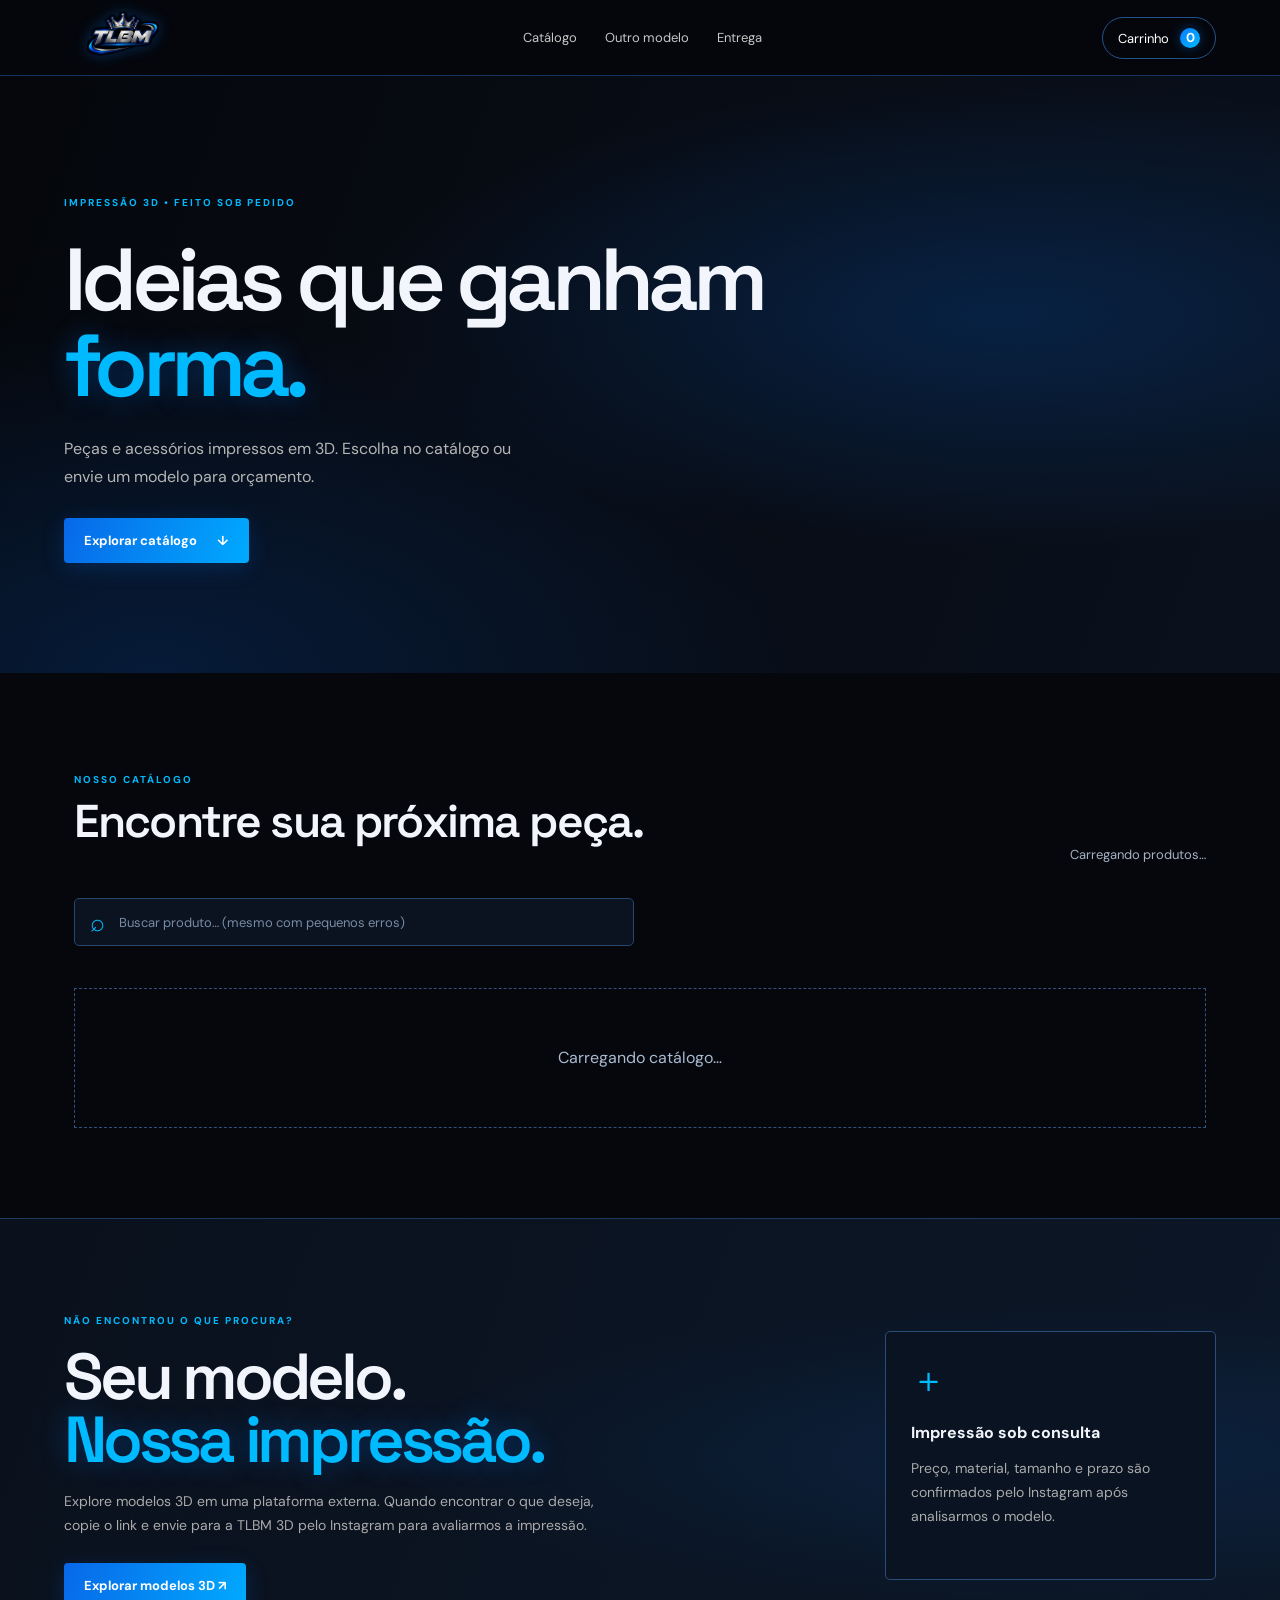
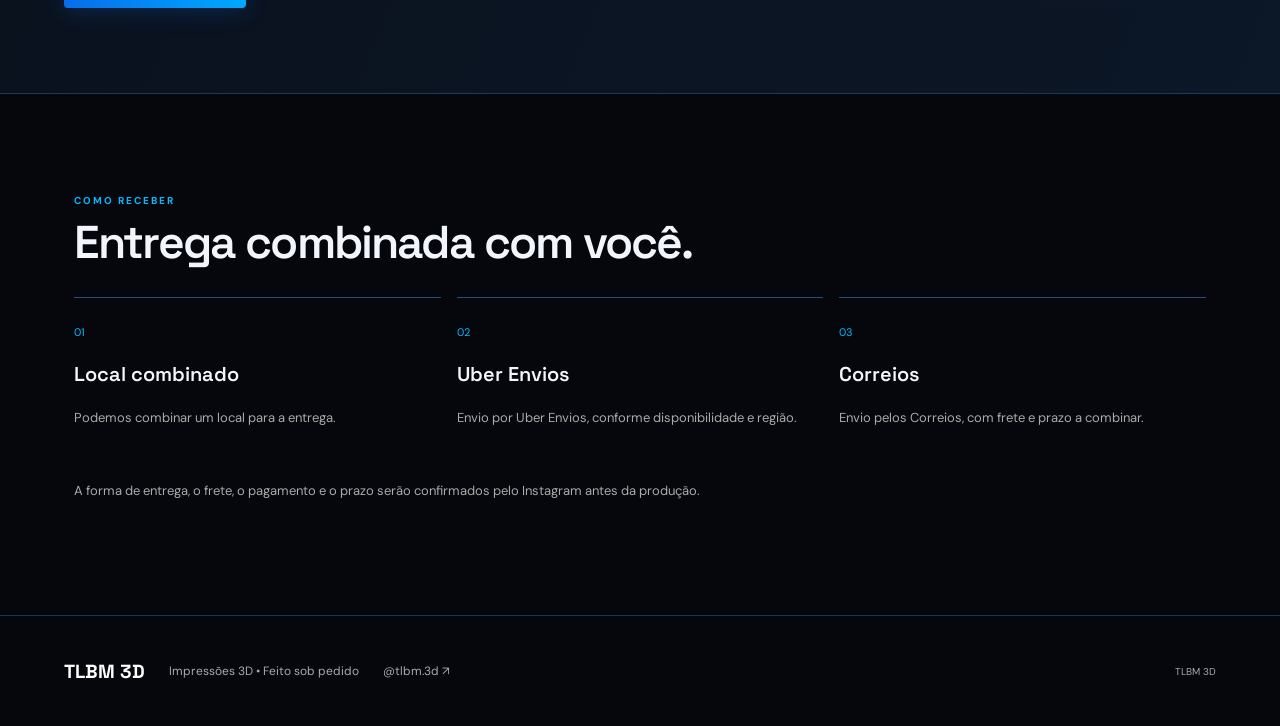
==== index.html @ 828cb3a5 "Update index.html" ====
<!DOCTYPE html>
<html lang="pt-BR">
<head>
  <meta charset="UTF-8">
  <meta name="viewport" content="width=device-width, initial-scale=1">
  <meta name="theme-color" content="#080808">
  <meta name="description" content="TLBM 3D — loja de impressões 3D.">
  <title>TLBM 3D | Impressões 3D</title>
  <link rel="stylesheet" href="styles.css">
</head>
<body>
  <header class="site-header">
    <a class="brand" href="#" aria-label="TLBM 3D - início">
      <img src="logo.png" alt="Logo TLBM 3D" onerror="this.style.display='none';document.querySelector('.brand-fallback').hidden=false">
      <span class="brand-fallback" hidden>TLBM <b>3D</b></span>
    </a>
    <nav>
      <a href="#catalogo">Catálogo</a>
      <a href="#personalizado">Outro modelo</a>
      <a href="#entrega">Entrega</a>
    </nav>
    <button class="cart-open" id="openCart" aria-label="Abrir carrinho">Carrinho <span id="cartCount">0</span></button>
  </header>

  <main>
    <section class="hero">
      <p class="eyebrow">IMPRESSÃO 3D • FEITO SOB PEDIDO</p>
      <h1>Ideias que ganham<br><span>forma.</span></h1>
      <p>Peças e acessórios impressos em 3D. Escolha no catálogo ou envie um modelo para orçamento.</p>
      <a class="button button-light" href="#catalogo">Explorar catálogo <span>↓</span></a>
    </section>

    <section class="section" id="catalogo">
      <div class="section-heading">
        <div>
          <p class="eyebrow">NOSSO CATÁLOGO</p>
          <h2>Encontre sua próxima peça.</h2>
        </div>
        <p class="muted" id="productCount">Carregando produtos…</p>
      </div>

      <div class="catalog-tools">
        <label class="search-box" for="productSearch">
          <span class="search-icon" aria-hidden="true">⌕</span>
          <input
            id="productSearch"
            type="search"
            placeholder="Buscar produto… (mesmo com pequenos erros)"
            autocomplete="off"
          >
          <button
            type="button"
            id="clearSearch"
            class="clear-search"
            aria-label="Limpar pesquisa"
            hidden
          >×</button>
        </label>
      </div>

      <div class="filters" id="categoryFilters" aria-label="Filtrar por categoria"></div>

      <div class="product-grid" id="productGrid">
        <div class="empty-state">Carregando catálogo…</div>
      </div>
    </section>

    <section class="custom-section" id="personalizado">
      <div>
        <p class="eyebrow">NÃO ENCONTROU O QUE PROCURA?</p>
        <h2>Seu modelo.<br><span>Nossa impressão.</span></h2>
        <p>Explore modelos 3D em uma plataforma externa. Quando encontrar o que deseja, copie o link e envie para a TLBM 3D pelo Instagram para avaliarmos a impressão.</p>
        <a class="button button-light" href="https://www.printables.com/" target="_blank" rel="noopener">Explorar modelos 3D ↗</a>
      </div>
      <div class="custom-note">
        <span class="note-icon">＋</span>
        <strong>Impressão sob consulta</strong>
        <p>Preço, material, tamanho e prazo são confirmados pelo Instagram após analisarmos o modelo.</p>
      </div>
    </section>

    <section class="section delivery" id="entrega">
      <p class="eyebrow">COMO RECEBER</p>
      <h2>Entrega combinada com você.</h2>
      <div class="delivery-grid">
        <article>
          <span>01</span>
          <h3>Local combinado</h3>
          <p>Podemos combinar um local para a entrega.</p>
        </article>
        <article>
          <span>02</span>
          <h3>Uber Envios</h3>
          <p>Envio por Uber Envios, conforme disponibilidade e região.</p>
        </article>
        <article>
          <span>03</span>
          <h3>Correios</h3>
          <p>Envio pelos Correios, com frete e prazo a combinar.</p>
        </article>
      </div>
      <p class="delivery-foot">A forma de entrega, o frete, o pagamento e o prazo serão confirmados pelo Instagram antes da produção.</p>
    </section>
  </main>

  <footer>
    <a class="footer-brand" href="#">TLBM 3D</a>
    <p>Impressões 3D • Feito sob pedido</p>
    <a href="https://www.instagram.com/tlbm.3d/" target="_blank" rel="noopener">@tlbm.3d ↗</a>
    <small>TLBM 3D</small>
  </footer>

  <div class="cart-backdrop" id="cartBackdrop" hidden></div>

  <aside class="cart-panel" id="cartPanel" aria-label="Carrinho de compras" aria-hidden="true">
    <div class="cart-heading">
      <div>
        <p class="eyebrow">SEU PEDIDO</p>
        <h2>Carrinho</h2>
      </div>
      <button class="icon-button" id="closeCart" aria-label="Fechar carrinho">×</button>
    </div>

    <div id="cartItems" class="cart-items">
      <p class="muted">Seu carrinho está vazio.</p>
    </div>

    <div class="cart-bottom">
      <div class="subtotal">
        <span>Subtotal dos produtos</span>
        <strong id="cartSubtotal">R$ 0,00</strong>
      </div>
      <p class="cart-disclaimer">Frete, pagamento e prazo serão combinados pelo Instagram.</p>
      <button class="button button-light full" id="checkoutButton" disabled>Copiar pedido e abrir Instagram</button>
      <p class="copy-status" id="copyStatus" role="status"></p>
    </div>
  </aside>

  <template id="productTemplate">
    <article class="product-card">
      <div class="product-image">
        <img loading="lazy" alt="">
        <span class="product-category"></span>
      </div>
      <div class="product-info">
        <h3 class="product-name"></h3>
        <p class="product-description"></p>
        <div class="product-buy">
          <strong class="product-price"></strong>
          <button class="add-button">Adicionar +</button>
        </div>
      </div>
    </article>
  </template>

  <script src="app.js"></script>
</body>
</html>
---- styles.css ----
@import url('https://fonts.googleapis.com/css2?family=DM+Sans:wght@400;500;600;700&family=Space+Grotesk:wght@400;500;600;700&display=swap');
:root{--bg:#05070c;--panel:#0d1420;--line:#1c3150;--text:#f2f6fc;--muted:#a5b2c4;--accent:#087bff;--max:1180px}
*{box-sizing:border-box}html{scroll-behavior:smooth}body{margin:0;background:var(--bg);color:var(--text);font-family:'DM Sans',sans-serif}a{color:inherit;text-decoration:none}button{font:inherit;cursor:pointer}.site-header{height:76px;padding:0 max(5vw,calc((100vw - var(--max))/2));display:flex;align-items:center;justify-content:space-between;border-bottom:1px solid var(--line);position:sticky;top:0;background:#080808ed;backdrop-filter:blur(14px);z-index:5}.brand img{width:118px;max-height:48px;object-fit:contain}.brand-fallback{font:700 23px 'Space Grotesk'}.brand-fallback b{color:var(--accent)}nav{display:flex;gap:28px;color:#c7c7c7;font-size:13px}nav a:hover,footer a:hover{color:var(--accent)}.cart-open{background:transparent;color:white;border:1px solid #555;border-radius:30px;padding:10px 15px;font-size:13px}.cart-open span{display:inline-grid;place-items:center;background:var(--accent);color:#080808;width:20px;height:20px;border-radius:50%;margin-left:8px;font-weight:700}.hero{min-height:510px;padding:110px max(5vw,calc((100vw - var(--max))/2));background:radial-gradient(ellipse at 78% 40%,#252525 0,transparent 44%),linear-gradient(110deg,#090909,#111);display:flex;flex-direction:column;align-items:flex-start;justify-content:center}.eyebrow{font-size:10px;letter-spacing:.2em;color:var(--accent);font-weight:700}.hero h1,.custom-section h2{font:600 clamp(48px,8vw,88px)/.98 'Space Grotesk';letter-spacing:-.065em;margin:18px 0}.hero h1 span,.custom-section h2 span{color:var(--accent)}.hero>p:not(.eyebrow){max-width:480px;color:#b5b5b5;line-height:1.7;margin:8px 0 28px}.button{border:0;border-radius:4px;padding:14px 20px;display:inline-flex;align-items:center;justify-content:center;gap:20px;font-weight:700;font-size:13px}.button-light{background:var(--accent);color:#101010}.button-light:hover{background:#38baff}.section{max-width:var(--max);margin:auto;padding:90px 24px}.section-heading{display:flex;justify-content:space-between;align-items:end;gap:20px}.section h2,.delivery h2{font:600 clamp(30px,4vw,46px)/1.1 'Space Grotesk';letter-spacing:-.04em;margin:10px 0 30px}.muted{color:var(--muted);font-size:13px}.catalog-tools{margin:22px 0 14px}.search-box{width:min(100%,560px);min-height:48px;display:flex;align-items:center;gap:12px;padding:0 15px;border:1px solid #444;border-radius:5px;background:#111;color:#aaa}.search-box:focus-within{border-color:var(--accent);box-shadow:0 0 0 2px #087bff20}.search-icon{font-size:25px;line-height:1;color:var(--accent)}.search-box input{width:100%;min-width:0;background:transparent;border:0;outline:0;color:var(--text);font:inherit;font-size:13px}.search-box input::placeholder{color:#777}.clear-search{border:0;background:transparent;color:#aaa;font-size:23px;padding:2px 4px}.clear-search:hover{color:var(--accent)}.filters{display:flex;gap:9px;flex-wrap:wrap;margin:12px 0 28px}.filter-button{border:1px solid #444;color:#ccc;background:transparent;border-radius:30px;padding:8px 15px;font-size:12px}.filter-button.active,.filter-button:hover{background:var(--accent);border-color:var(--accent);color:#111}.product-grid{display:grid;grid-template-columns:repeat(3,minmax(0,1fr));gap:20px}.product-card{background:var(--panel);border:1px solid #252525;border-radius:7px;overflow:hidden;transition:transform .2s,border-color .2s}.product-card:hover{transform:translateY(-3px);border-color:#666}.product-image{height:230px;background:#1a1a1a;position:relative;display:grid;place-items:center}.product-image img{width:100%;height:100%;object-fit:cover}.product-image img[src=""]{display:none}.product-category{position:absolute;left:13px;top:13px;background:#080808d9;padding:6px 9px;border-radius:2px;font-size:10px;color:var(--accent)}.product-info{padding:17px}.product-name{font:600 19px 'Space Grotesk';margin:0 0 7px}.product-description{font-size:12px;color:var(--muted);line-height:1.5;min-height:36px}.product-buy{display:flex;justify-content:space-between;align-items:center;margin-top:20px}.product-price{font-size:17px}.add-button{border:1px solid #555;color:white;background:transparent;border-radius:3px;padding:9px 12px;font-size:11px}.add-button:hover{background:var(--accent);border-color:var(--accent);color:#111}.empty-state{grid-column:1/-1;padding:55px 20px;border:1px dashed #444;text-align:center;color:#aaa;line-height:1.7}.custom-section{background:#151515;border-block:1px solid #292929;padding:85px max(5vw,calc((100vw - var(--max))/2));display:grid;grid-template-columns:1.4fr .6fr;gap:50px;align-items:center}.custom-section h2{font-size:clamp(42px,6vw,65px)}.custom-section>div>p:not(.eyebrow){max-width:540px;color:#aaa;line-height:1.7;font-size:14px;margin-bottom:25px}.custom-note{border:1px solid #444;padding:25px;border-radius:5px}.note-icon{display:block;font-size:35px;color:var(--accent);margin-bottom:18px}.custom-note p{font-size:13px;color:#aaa;line-height:1.6}.delivery{padding-top:90px;padding-bottom:100px}.delivery-grid{display:grid;grid-template-columns:repeat(3,1fr);gap:16px}.delivery-grid article{border-top:1px solid #555;padding:22px 10px 10px 0}.delivery-grid article span{color:var(--accent);font-size:11px}.delivery-grid h3{font:600 20px 'Space Grotesk'}.delivery-grid p,.delivery-foot{color:#aaa;font-size:13px;line-height:1.7}.delivery-foot{margin-top:28px;max-width:700px}footer{border-top:1px solid var(--line);padding:35px max(5vw,calc((100vw - var(--max))/2));display:flex;align-items:center;gap:24px;color:#aaa;font-size:12px}footer .footer-brand{font:700 19px 'Space Grotesk';color:white}footer small{margin-left:auto}.cart-backdrop{position:fixed;inset:0;background:#000a;z-index:9}.cart-panel{position:fixed;right:0;top:0;height:100dvh;width:min(440px,100%);background:#101010;z-index:10;padding:25px;display:flex;flex-direction:column;transform:translateX(105%);transition:transform .25s}.cart-panel.open{transform:translateX(0)}.cart-heading{display:flex;justify-content:space-between;align-items:center;border-bottom:1px solid var(--line);padding-bottom:18px}.cart-heading h2{font:600 30px 'Space Grotesk';margin:0}.cart-heading .eyebrow{margin:0 0 7px}.icon-button{background:none;border:0;color:white;font-size:32px}.cart-items{overflow:auto;flex:1;padding:15px 0}.cart-row{display:grid;grid-template-columns:1fr auto;gap:10px;border-bottom:1px solid #292929;padding:15px 0}.cart-row strong{font-size:14px}.cart-row small{display:block;color:#999;margin-top:5px}.quantity{display:flex;align-items:center;gap:10px}.quantity button{background:#252525;border:0;color:white;width:25px;height:25px;border-radius:3px}.remove-item{background:none;border:0;color:#999;font-size:11px;margin-top:8px}.cart-bottom{border-top:1px solid var(--line);padding-top:18px}.subtotal{display:flex;justify-content:space-between;font-size:14px}.cart-disclaimer{font-size:11px;color:#999;line-height:1.5}.full{width:100%}.button:disabled{opacity:.4;cursor:not-allowed}.copy-status{font-size:12px;color:var(--accent);min-height:18px;text-align:center}.cart-open:focus-visible,button:focus-visible,a:focus-visible{outline:2px solid var(--accent);outline-offset:3px}
@media(max-width:760px){.site-header{padding:0 18px;height:66px}nav{gap:12px}nav a{font-size:11px}.brand img{width:85px}.hero{min-height:440px;padding:80px 24px}.section{padding:65px 18px}.section-heading{display:block}.section-heading .muted{margin-top:-15px}.product-grid{grid-template-columns:repeat(2,minmax(0,1fr));gap:12px}.product-image{height:175px}.product-info{padding:12px}.product-name{font-size:16px}.product-price{font-size:14px}.add-button{padding:8px}.custom-section{padding:65px 22px;grid-template-columns:1fr;gap:30px}.delivery-grid{grid-template-columns:1fr;gap:8px}.delivery-grid article{padding:15px 0}footer{padding:28px 20px;flex-wrap:wrap;gap:12px}footer small{margin-left:0;width:100%}}
@media(max-width:430px){nav a:nth-child(3){display:none}.product-grid{grid-template-columns:1fr 1fr}.product-image{height:145px}.product-description{min-height:54px}.product-buy{align-items:flex-start;flex-direction:column;gap:10px}}


/* Identidade visual TLBM 3D — preto, azul elétrico e prata */
:root{
  --blue:#087bff;
  --blue-bright:#00baff;
  --blue-deep:#061a38;
  --silver:#d7dce5;
}
.site-header{background:#05070ced;border-bottom-color:#17345c}
.brand img{filter:drop-shadow(0 0 7px #087bff55)}
nav a:hover,footer a:hover{color:var(--blue-bright)}
.cart-open{border-color:#24518a;transition:border-color .2s,box-shadow .2s}
.cart-open:hover{border-color:var(--blue);box-shadow:0 0 14px #087bff35}
.cart-open span{background:linear-gradient(135deg,var(--blue),var(--blue-bright));color:white;box-shadow:0 0 12px #087bff65}
.hero{background:radial-gradient(ellipse at 78% 40%,#07336a88 0,transparent 46%),radial-gradient(ellipse at 12% 100%,#061b38 0,transparent 42%),linear-gradient(110deg,#05070c,#0a111d)}
.eyebrow{color:var(--blue-bright)}
.hero h1 span,.custom-section h2 span{color:var(--blue-bright);text-shadow:0 0 28px #087bff55}
.button-light{background:linear-gradient(110deg,#0868e8,#00aaff);color:#fff;box-shadow:0 5px 22px #087bff30;transition:filter .2s,transform .2s,box-shadow .2s}
.button-light:hover{background:linear-gradient(110deg,#1684ff,#39c5ff);filter:brightness(1.08);box-shadow:0 7px 28px #087bff55;transform:translateY(-1px)}
.search-box{border-color:#25466f;background:#0b1320;color:#b8c8dc;transition:border-color .2s,box-shadow .2s}
.search-box:focus-within{border-color:var(--blue-bright);box-shadow:0 0 0 2px #087bff30,0 0 18px #087bff20}
.search-icon{color:var(--blue-bright)}
.search-box input::placeholder{color:#788ba5}
.clear-search:hover{color:var(--blue-bright)}
.filter-button{border-color:#29466a;color:#c5d2e4}
.filter-button.active,.filter-button:hover{background:linear-gradient(110deg,#0868e8,#00aaff);border-color:var(--blue);color:#fff;box-shadow:0 3px 13px #087bff30}
.product-card{background:linear-gradient(155deg,#101b2b,#0a101a);border-color:#1b3454}
.product-card:hover{border-color:#087bff;box-shadow:0 10px 28px #001b3b80}
.product-image{background:radial-gradient(ellipse at 50% 70%,#12345a,#0b1422 72%)}
.product-category{background:#06152be8;color:#53c7ff;border:1px solid #1c5ca0}
.add-button{border-color:#315780;color:#dceaff}
.add-button:hover{background:linear-gradient(110deg,#0868e8,#00aaff);border-color:#087bff;color:white}
.empty-state{border-color:#31527a;color:#aabbd1}
.custom-section{background:radial-gradient(ellipse at 85% 50%,#0b397055,transparent 45%),linear-gradient(110deg,#0a111d,#0c1727);border-block-color:#1b3a60}
.custom-note{border-color:#2b4e78;background:#091321}
.note-icon,.delivery-grid article span{color:var(--blue-bright)}
.delivery-grid article{border-top-color:#2b4e78}
.cart-panel{background:#09111d;border-left:1px solid #1d3b61}
.cart-heading,.cart-bottom{border-color:#1d3553}
.quantity button{background:#142842;color:#e7f2ff}
.quantity button:hover{background:#0868e8}
.copy-status{color:#42c3ff}
.cart-open:focus-visible,button:focus-visible,a:focus-visible{outline-color:var(--blue-bright)}
@media(max-width:760px){.hero{background:radial-gradient(ellipse at 80% 35%,#07336a88 0,transparent 52%),linear-gradient(110deg,#05070c,#0a111d)}}
/* Correção do posicionamento dos cards no PC */
@media (min-width: 761px) {
  .product-card {
    display: flex;
    flex-direction: column;
    position: relative;
  }

  .product-image {
    position: relative;
    flex: 0 0 230px;
    width: 100%;
    overflow: hidden;
  }

  .product-image img {
    display: block;
    width: 100%;
    height: 100%;
    object-fit: cover;
  }

  .product-info {
    position: relative;
    display: flex;
    flex-direction: column;
    flex: 1;
  }

  .product-name {
    position: relative;
    display: block;
    margin-top: 0;
  }
}
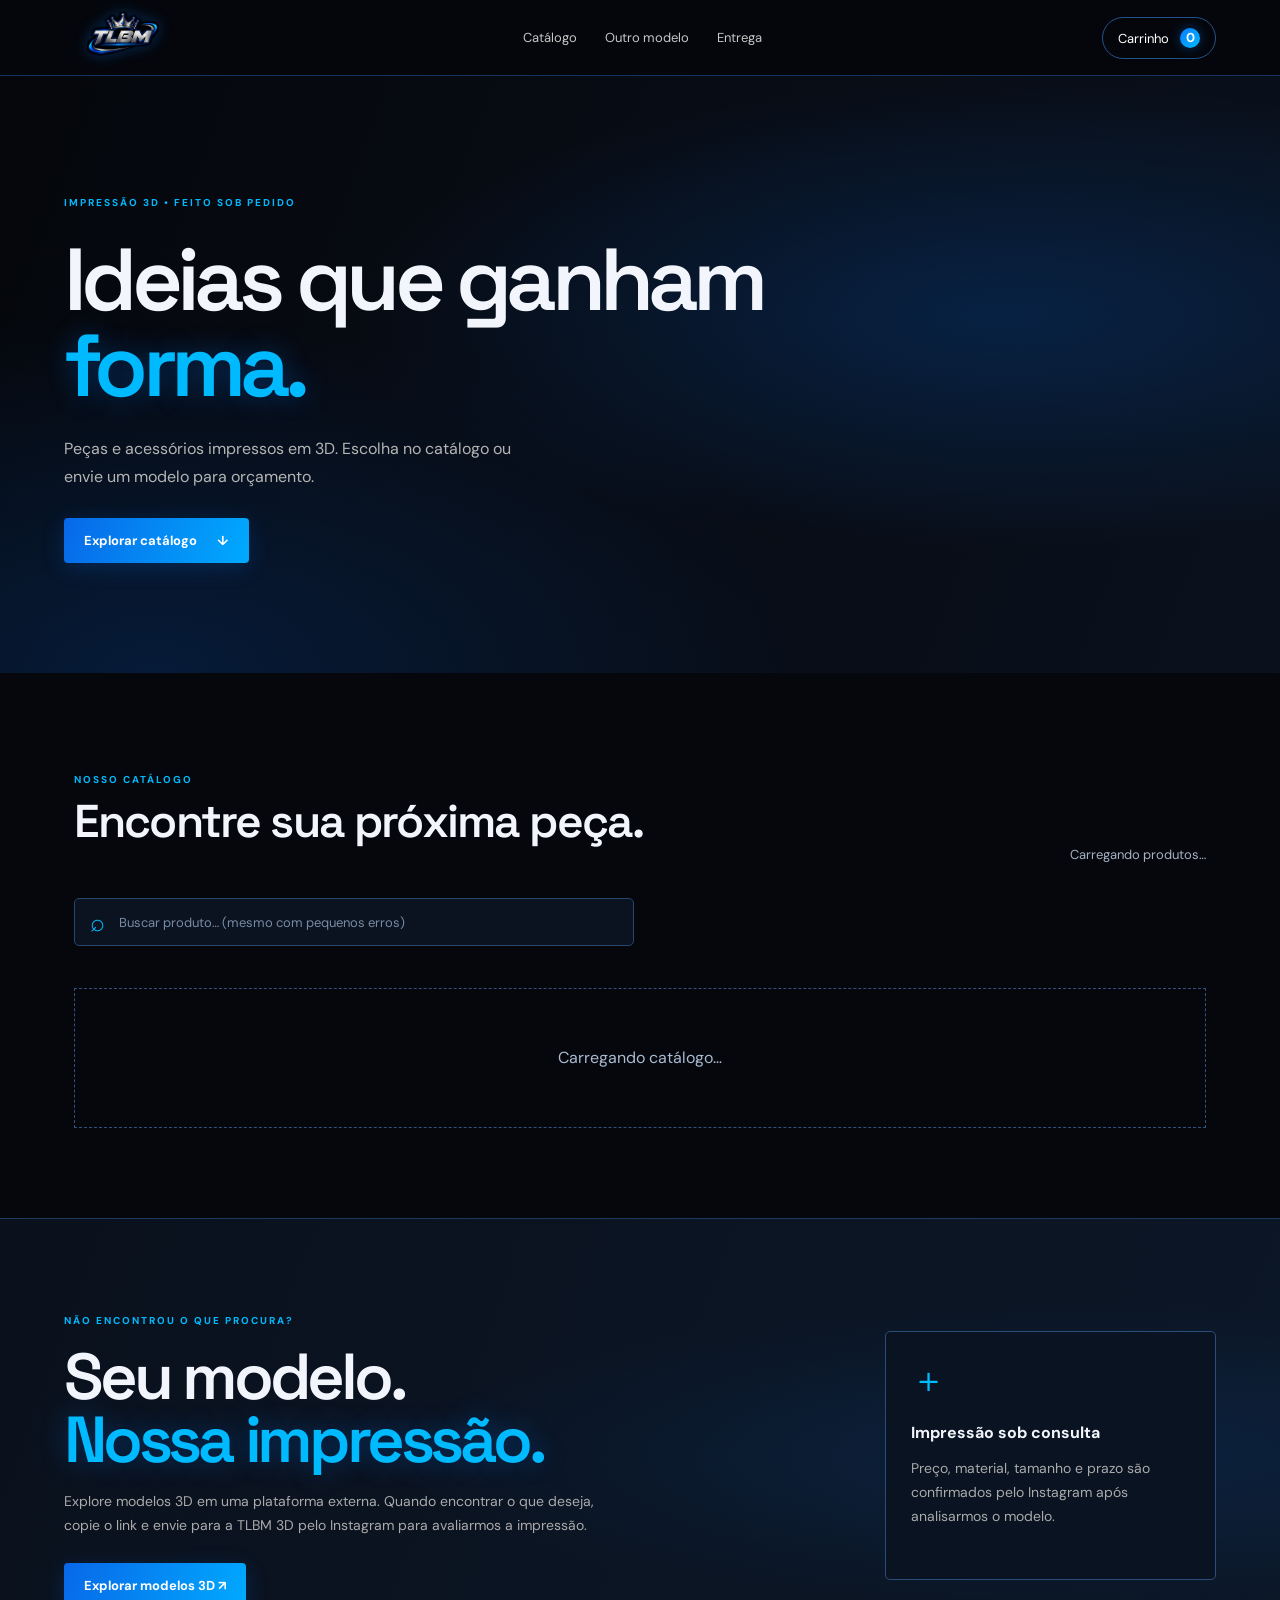
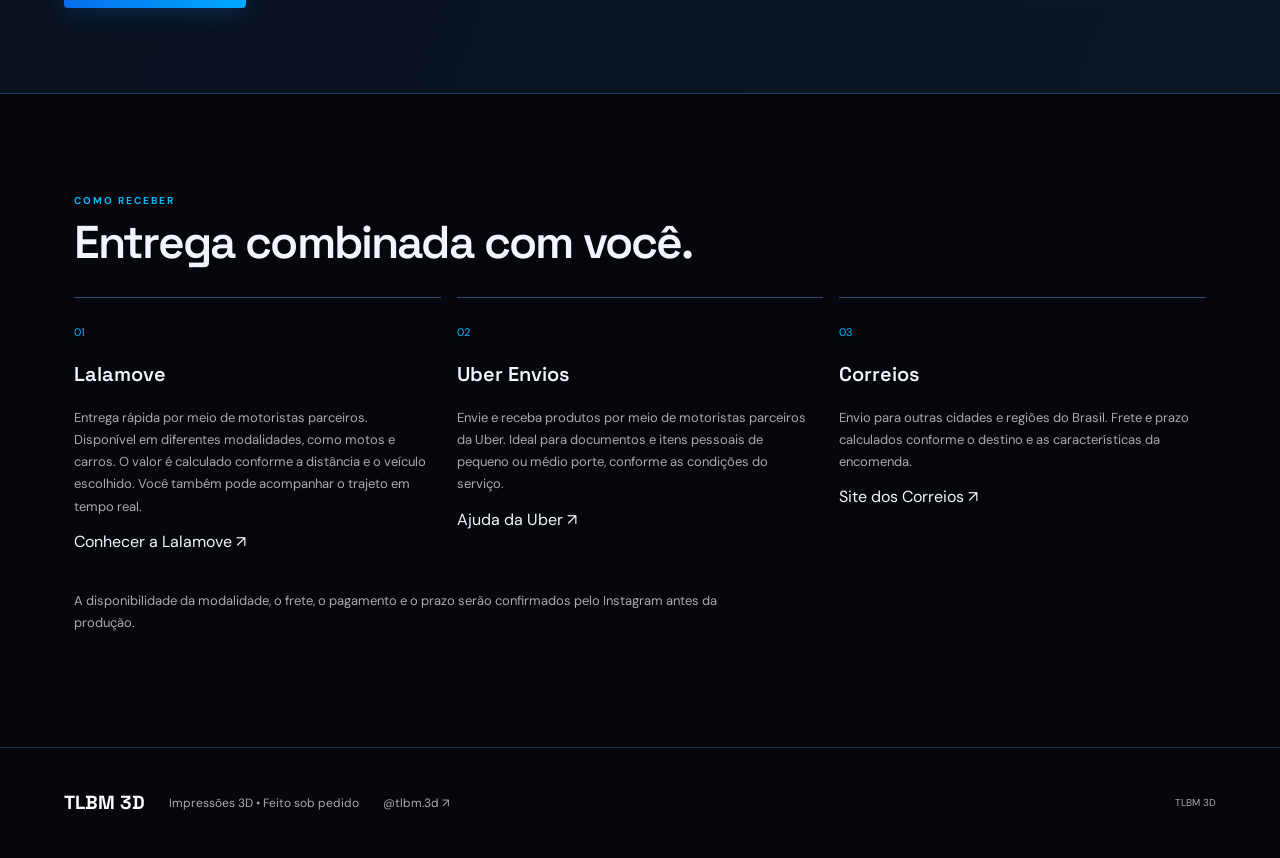
==== commit f6e43d49: "Delivery changes" ====
--- a/index.html
+++ b/index.html
@@ -79,28 +79,62 @@
       </div>
     </section>
 
-    <section class="section delivery" id="entrega">
-      <p class="eyebrow">COMO RECEBER</p>
-      <h2>Entrega combinada com você.</h2>
-      <div class="delivery-grid">
-        <article>
-          <span>01</span>
-          <h3>Local combinado</h3>
-          <p>Podemos combinar um local para a entrega.</p>
-        </article>
-        <article>
-          <span>02</span>
-          <h3>Uber Envios</h3>
-          <p>Envio por Uber Envios, conforme disponibilidade e região.</p>
-        </article>
-        <article>
-          <span>03</span>
-          <h3>Correios</h3>
-          <p>Envio pelos Correios, com frete e prazo a combinar.</p>
-        </article>
-      </div>
-      <p class="delivery-foot">A forma de entrega, o frete, o pagamento e o prazo serão confirmados pelo Instagram antes da produção.</p>
-    </section>
+    
+<section class="section delivery" id="entrega">
+  <p class="eyebrow">COMO RECEBER</p>
+  <h2>Entrega combinada com você.</h2>
+
+  <div class="delivery-grid">
+    <article>
+      <span>01</span>
+      <h3>Lalamove</h3>
+      <p>
+        Entrega rápida por meio de motoristas parceiros.
+        Disponível em diferentes modalidades, como motos e carros.
+        O valor é calculado conforme a distância e o veículo escolhido.
+        Você também pode acompanhar o trajeto em tempo real.
+      </p>
+      <a href="https://www.lalamove.com/pt-br/"
+         target="_blank" rel="noopener">
+        Conhecer a Lalamove ↗
+      </a>
+    </article>
+
+    <article>
+      <span>02</span>
+      <h3>Uber Envios</h3>
+      <p>
+        Envie e receba produtos por meio de motoristas parceiros
+        da Uber. Ideal para documentos e itens pessoais de pequeno
+        ou médio porte, conforme as condições do serviço.
+      </p>
+      <a href="https://help.uber.com/pt-BR/"
+         target="_blank" rel="noopener">
+        Ajuda da Uber ↗
+      </a>
+    </article>
+
+    <article>
+      <span>03</span>
+      <h3>Correios</h3>
+      <p>
+        Envio para outras cidades e regiões do Brasil.
+        Frete e prazo calculados conforme o destino e as
+        características da encomenda.
+      </p>
+      <a href="https://www.correios.com.br/"
+         target="_blank" rel="noopener">
+        Site dos Correios ↗
+      </a>
+    </article>
+  </div>
+
+  <p class="delivery-foot">
+    A disponibilidade da modalidade, o frete, o pagamento e o prazo
+    serão confirmados pelo Instagram antes da produção.
+  </p>
+</section>
+
   </main>
 
   <footer>
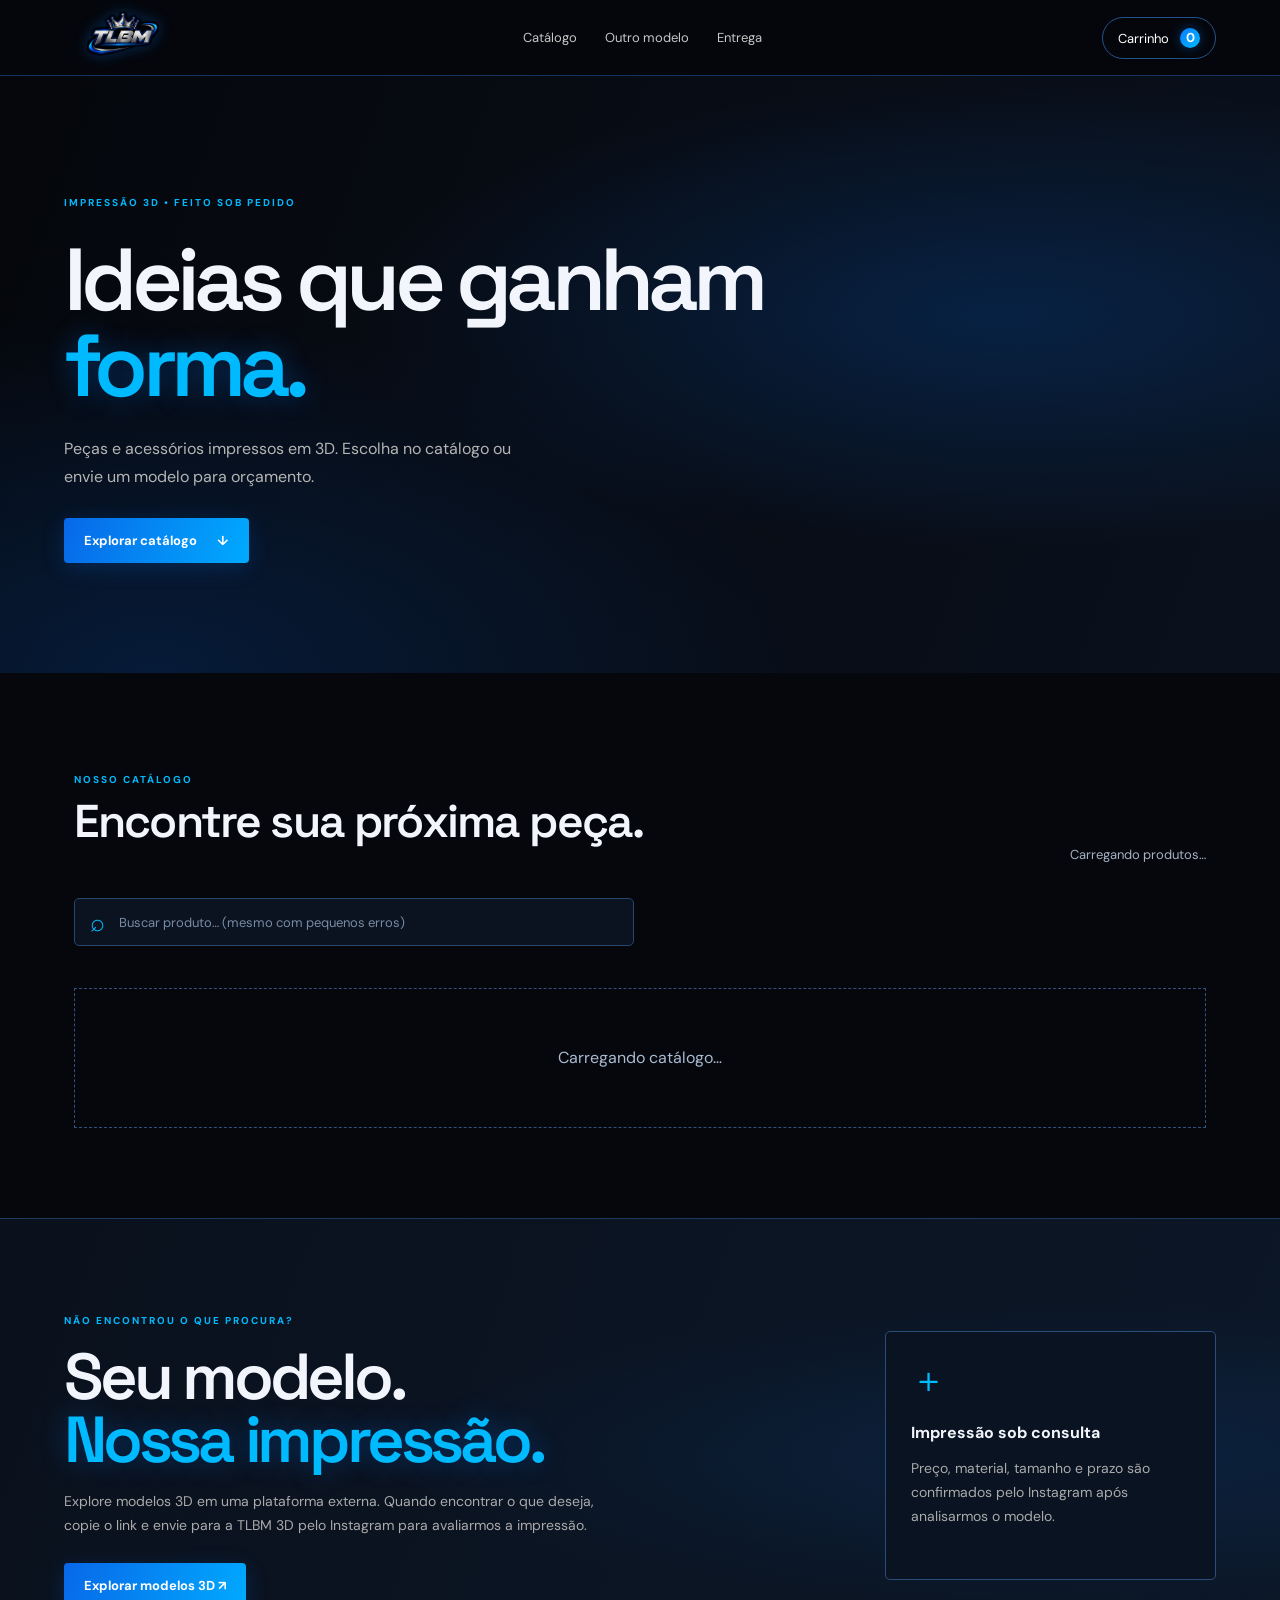
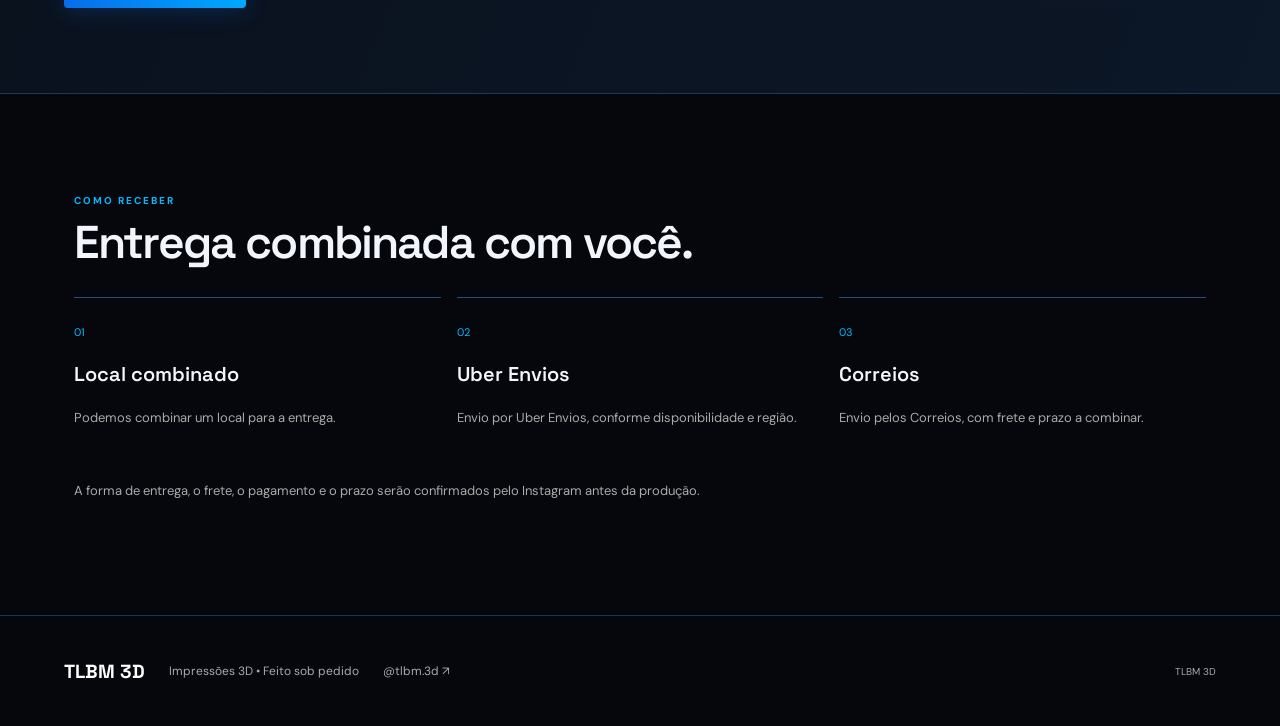
==== commit 9ea7d5be: "Update index.html" ====
--- a/index.html
+++ b/index.html
@@ -80,61 +80,28 @@
     </section>
 
     
-<section class="section delivery" id="entrega">
-  <p class="eyebrow">COMO RECEBER</p>
-  <h2>Entrega combinada com você.</h2>
-
-  <div class="delivery-grid">
-    <article>
-      <span>01</span>
-      <h3>Lalamove</h3>
-      <p>
-        Entrega rápida por meio de motoristas parceiros.
-        Disponível em diferentes modalidades, como motos e carros.
-        O valor é calculado conforme a distância e o veículo escolhido.
-        Você também pode acompanhar o trajeto em tempo real.
-      </p>
-      <a href="https://www.lalamove.com/pt-br/"
-         target="_blank" rel="noopener">
-        Conhecer a Lalamove ↗
-      </a>
-    </article>
-
-    <article>
-      <span>02</span>
-      <h3>Uber Envios</h3>
-      <p>
-        Envie e receba produtos por meio de motoristas parceiros
-        da Uber. Ideal para documentos e itens pessoais de pequeno
-        ou médio porte, conforme as condições do serviço.
-      </p>
-      <a href="https://help.uber.com/pt-BR/"
-         target="_blank" rel="noopener">
-        Ajuda da Uber ↗
-      </a>
-    </article>
-
-    <article>
-      <span>03</span>
-      <h3>Correios</h3>
-      <p>
-        Envio para outras cidades e regiões do Brasil.
-        Frete e prazo calculados conforme o destino e as
-        características da encomenda.
-      </p>
-      <a href="https://www.correios.com.br/"
-         target="_blank" rel="noopener">
-        Site dos Correios ↗
-      </a>
-    </article>
-  </div>
-
-  <p class="delivery-foot">
-    A disponibilidade da modalidade, o frete, o pagamento e o prazo
-    serão confirmados pelo Instagram antes da produção.
-  </p>
-</section>
-
+    <section class="section delivery" id="entrega">
+      <p class="eyebrow">COMO RECEBER</p>
+      <h2>Entrega combinada com você.</h2>
+      <div class="delivery-grid">
+        <article>
+          <span>01</span>
+          <h3>Local combinado</h3>
+          <p>Podemos combinar um local para a entrega.</p>
+        </article>
+        <article>
+          <span>02</span>
+          <h3>Uber Envios</h3>
+          <p>Envio por Uber Envios, conforme disponibilidade e região.</p>
+        </article>
+        <article>
+          <span>03</span>
+          <h3>Correios</h3>
+          <p>Envio pelos Correios, com frete e prazo a combinar.</p>
+        </article>
+      </div>
+      <p class="delivery-foot">A forma de entrega, o frete, o pagamento e o prazo serão confirmados pelo Instagram antes da produção.</p>
+    </section>
   </main>
 
   <footer>
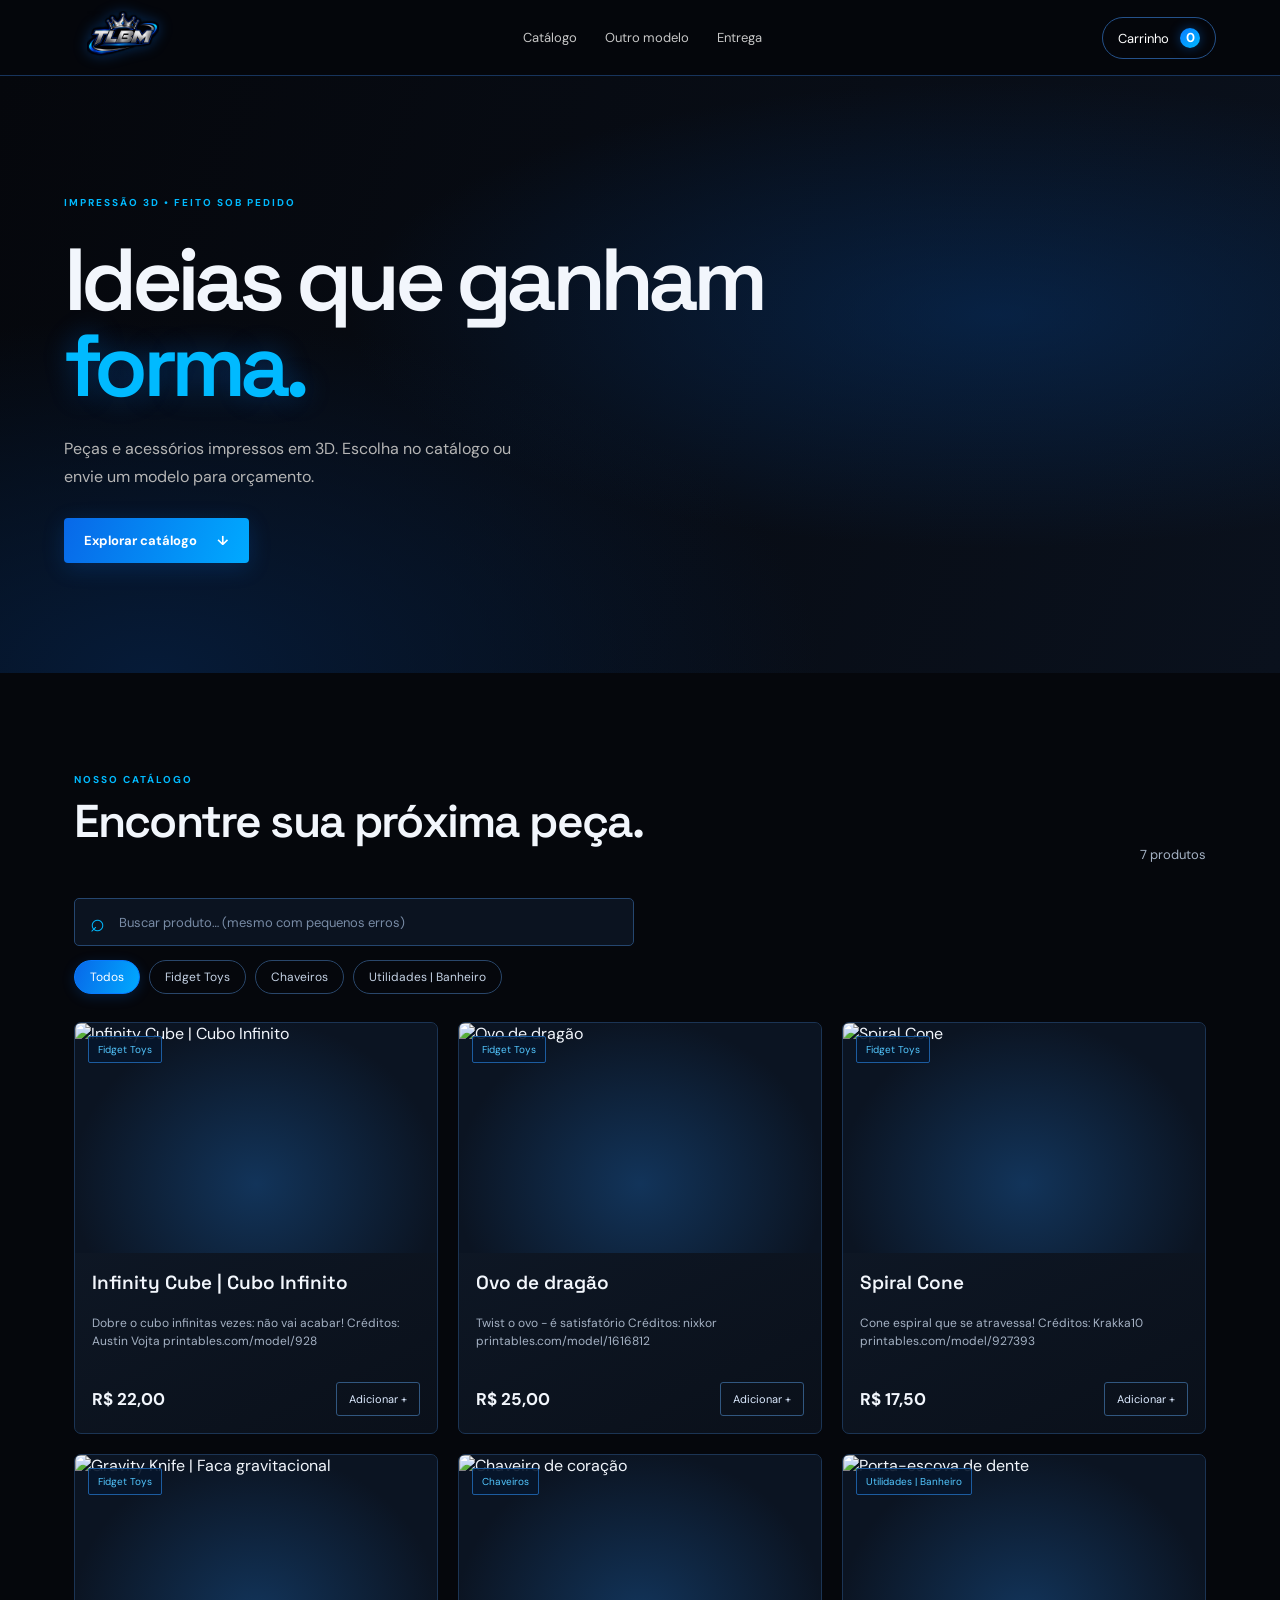
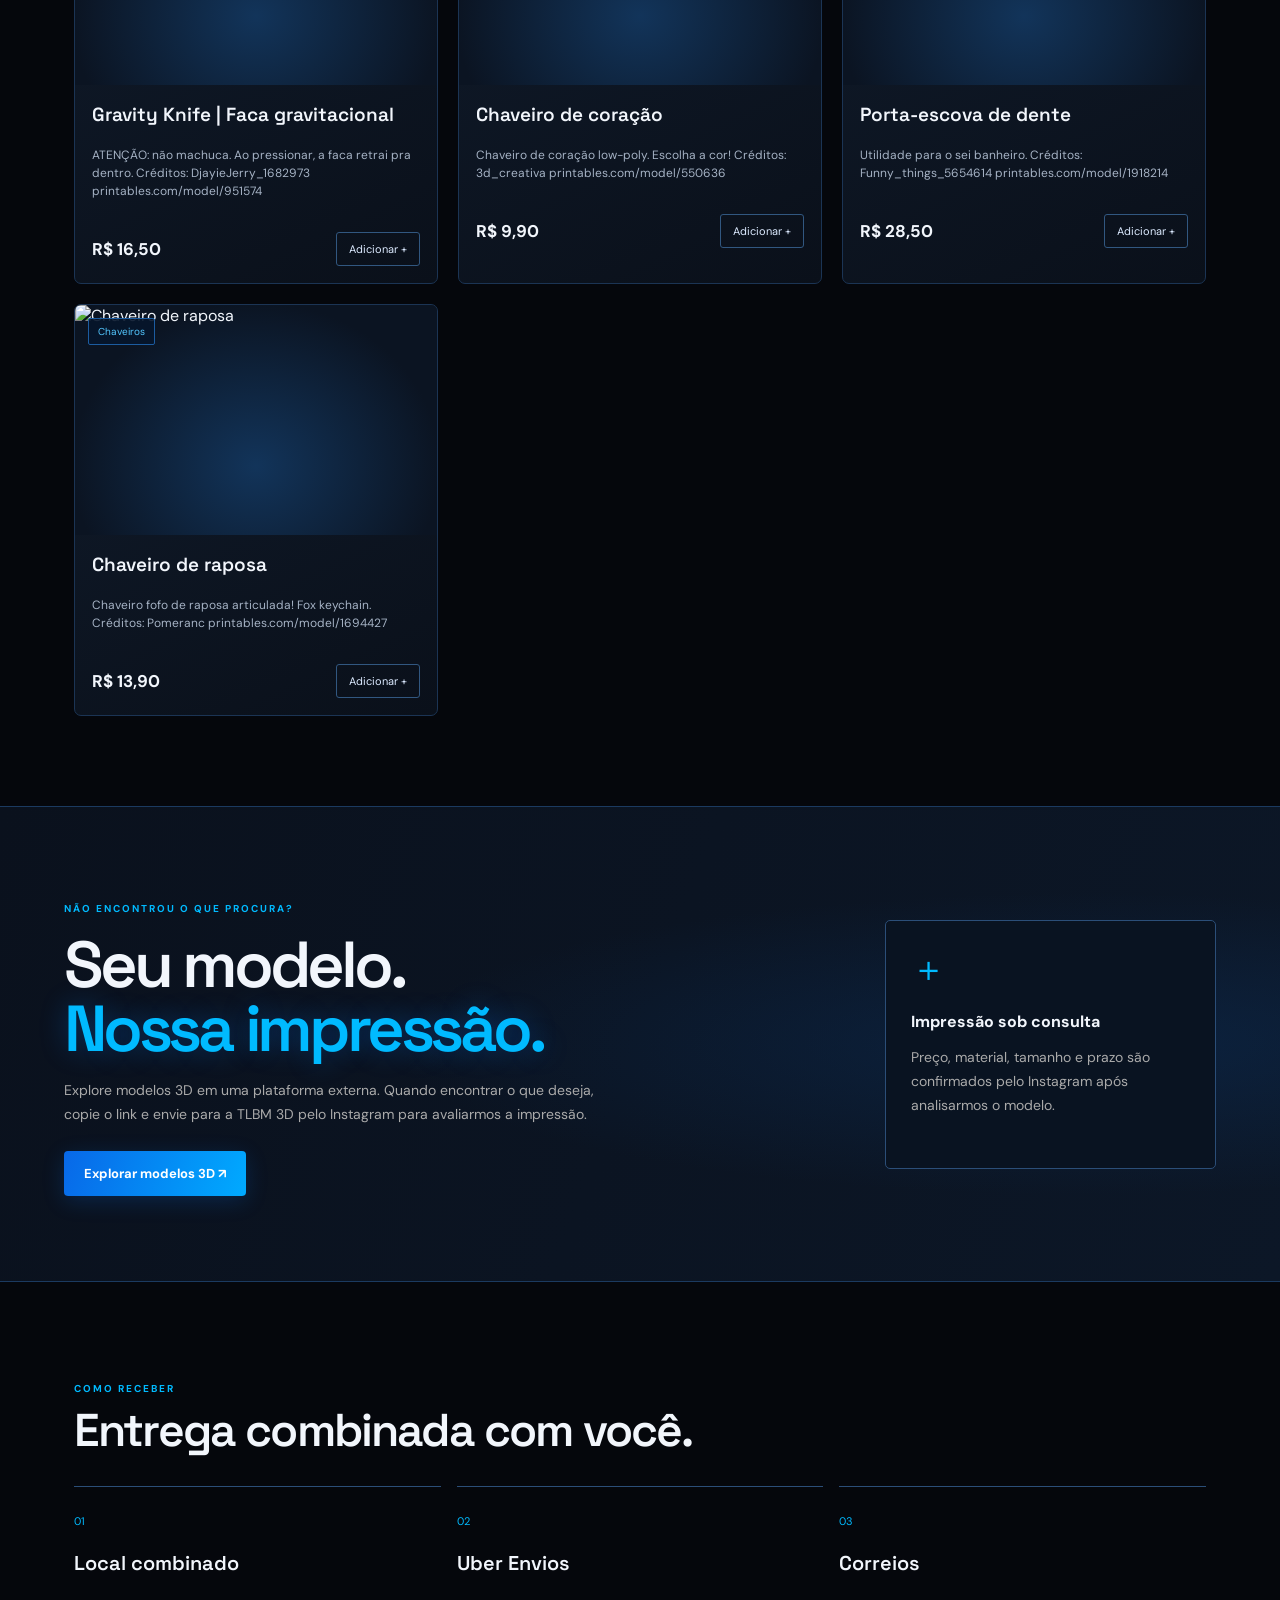
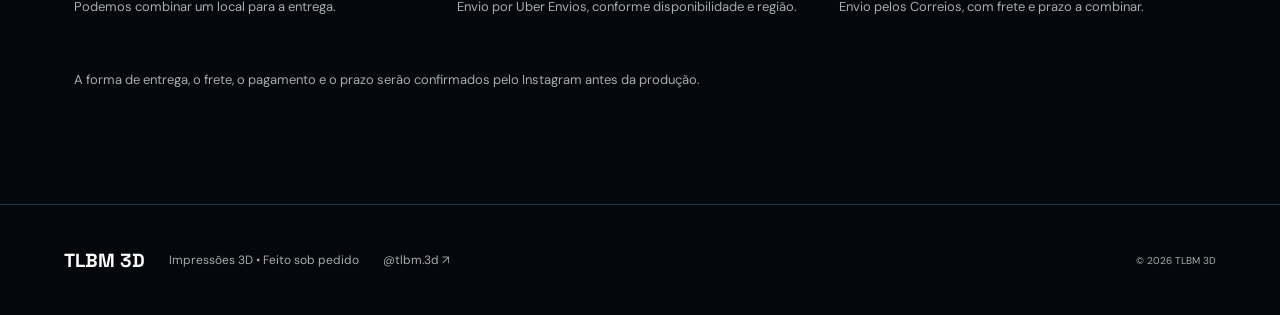
==== commit 88b6b406: "Update index.html" ====
--- a/index.html
+++ b/index.html
@@ -79,7 +79,6 @@
       </div>
     </section>
 
-    
     <section class="section delivery" id="entrega">
       <p class="eyebrow">COMO RECEBER</p>
       <h2>Entrega combinada com você.</h2>
@@ -108,7 +107,7 @@
     <a class="footer-brand" href="#">TLBM 3D</a>
     <p>Impressões 3D • Feito sob pedido</p>
     <a href="https://www.instagram.com/tlbm.3d/" target="_blank" rel="noopener">@tlbm.3d ↗</a>
-    <small>TLBM 3D</small>
+    <small>© <span id="year"></span> TLBM 3D</small>
   </footer>
 
   <div class="cart-backdrop" id="cartBackdrop" hidden></div>
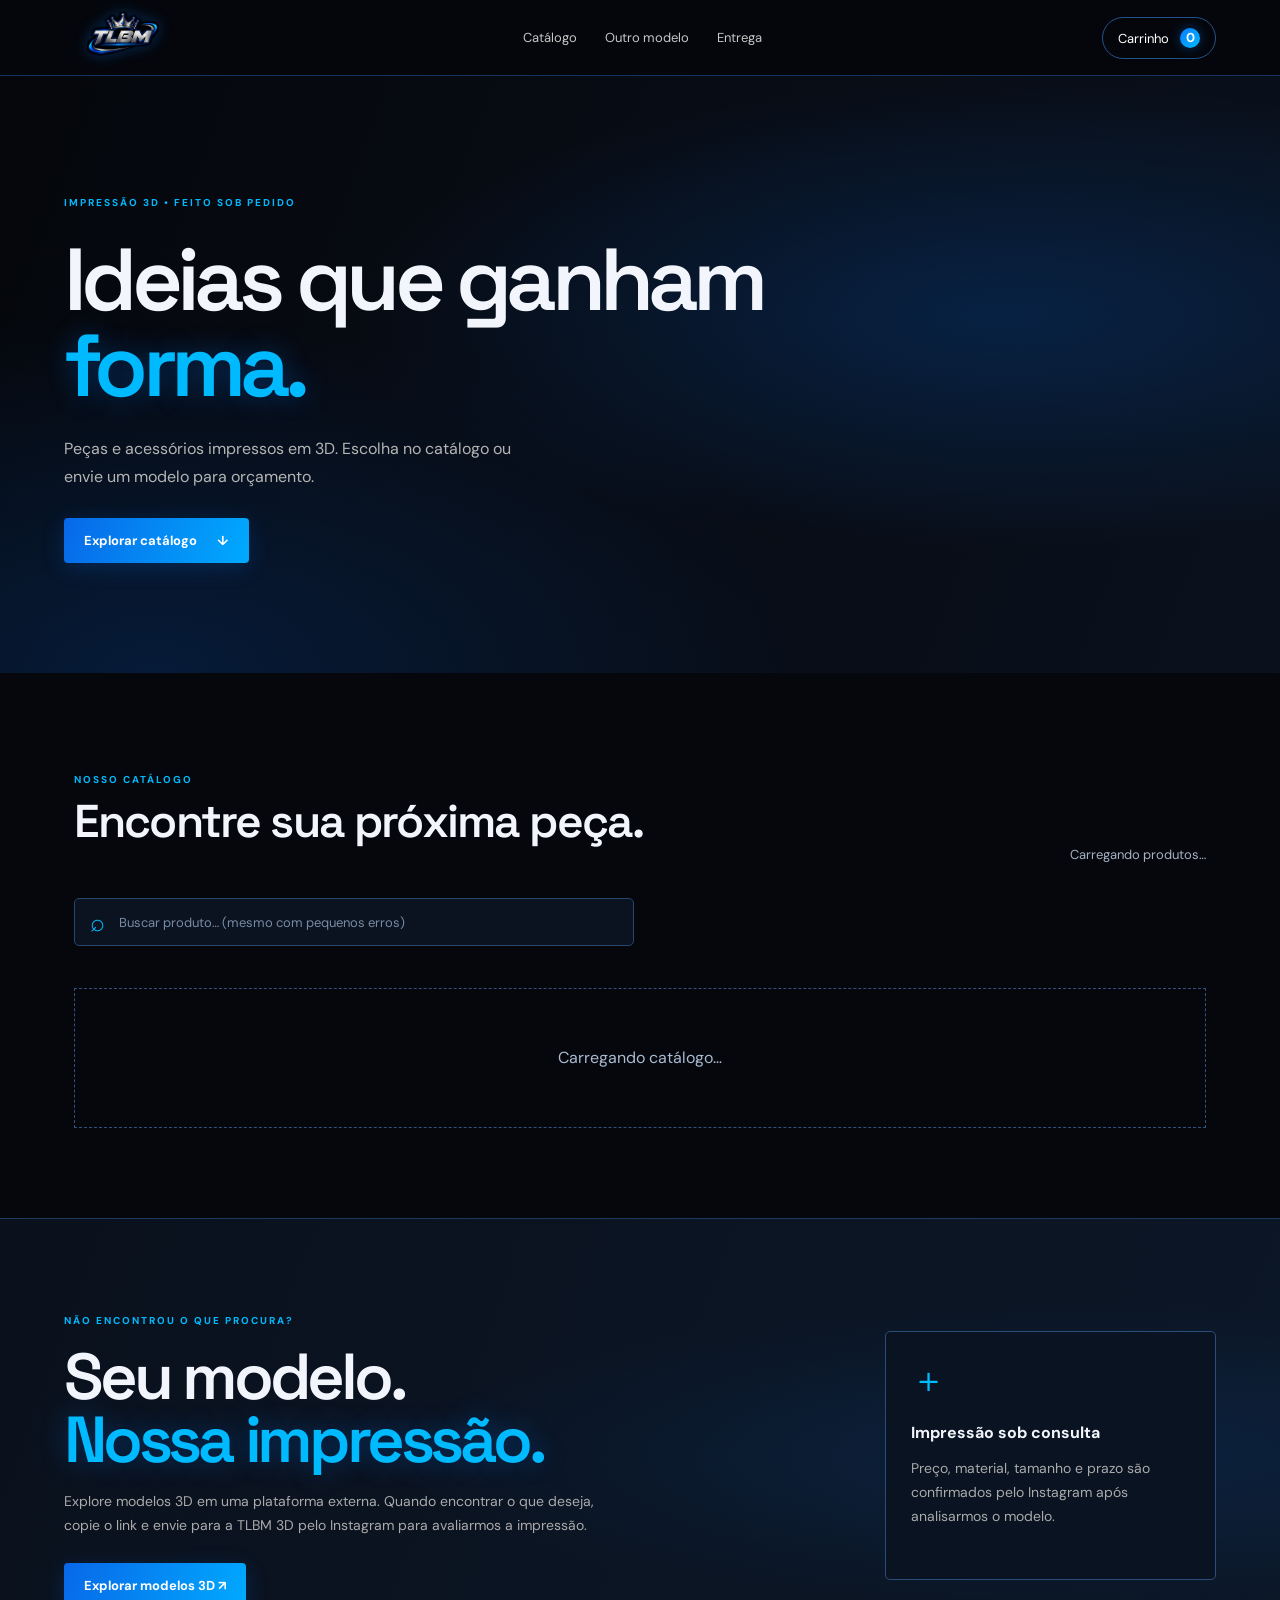
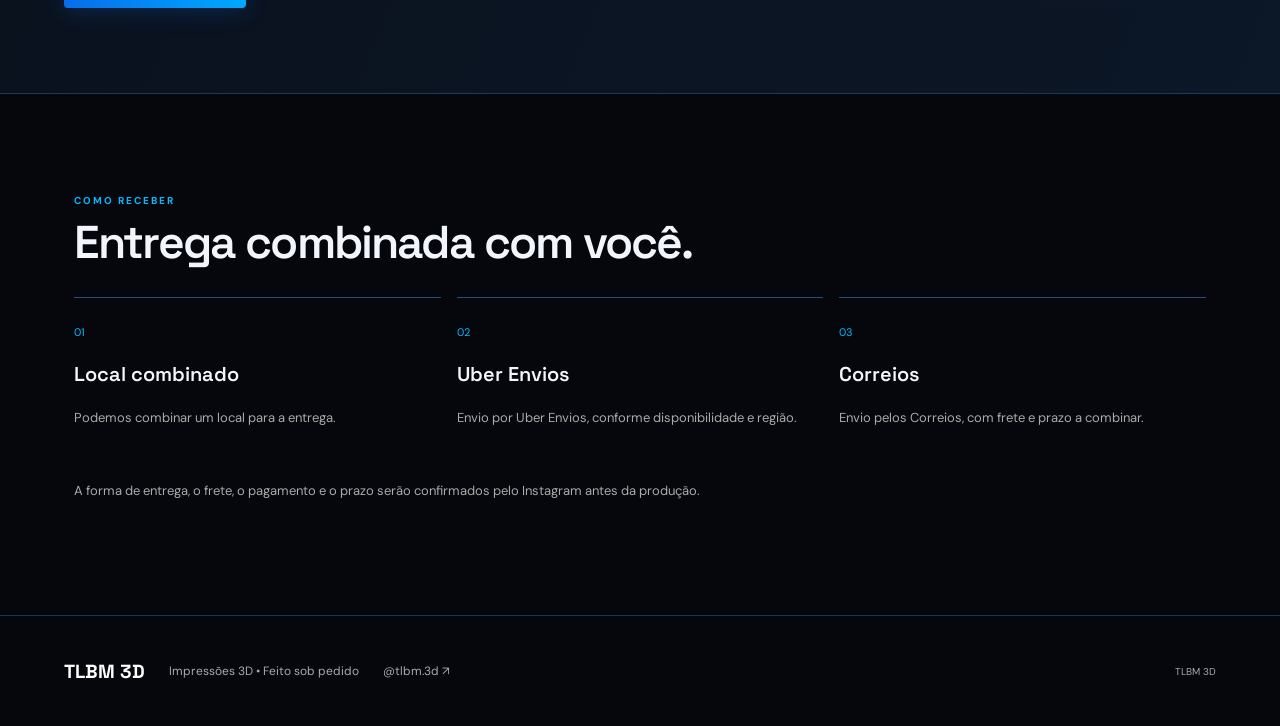
==== commit 81fc05f3: "Update index.html" ====
--- a/index.html
+++ b/index.html
@@ -107,7 +107,7 @@
     <a class="footer-brand" href="#">TLBM 3D</a>
     <p>Impressões 3D • Feito sob pedido</p>
     <a href="https://www.instagram.com/tlbm.3d/" target="_blank" rel="noopener">@tlbm.3d ↗</a>
-    <small>© <span id="year"></span> TLBM 3D</small>
+    <small>TLBM 3D</small>
   </footer>
 
   <div class="cart-backdrop" id="cartBackdrop" hidden></div>
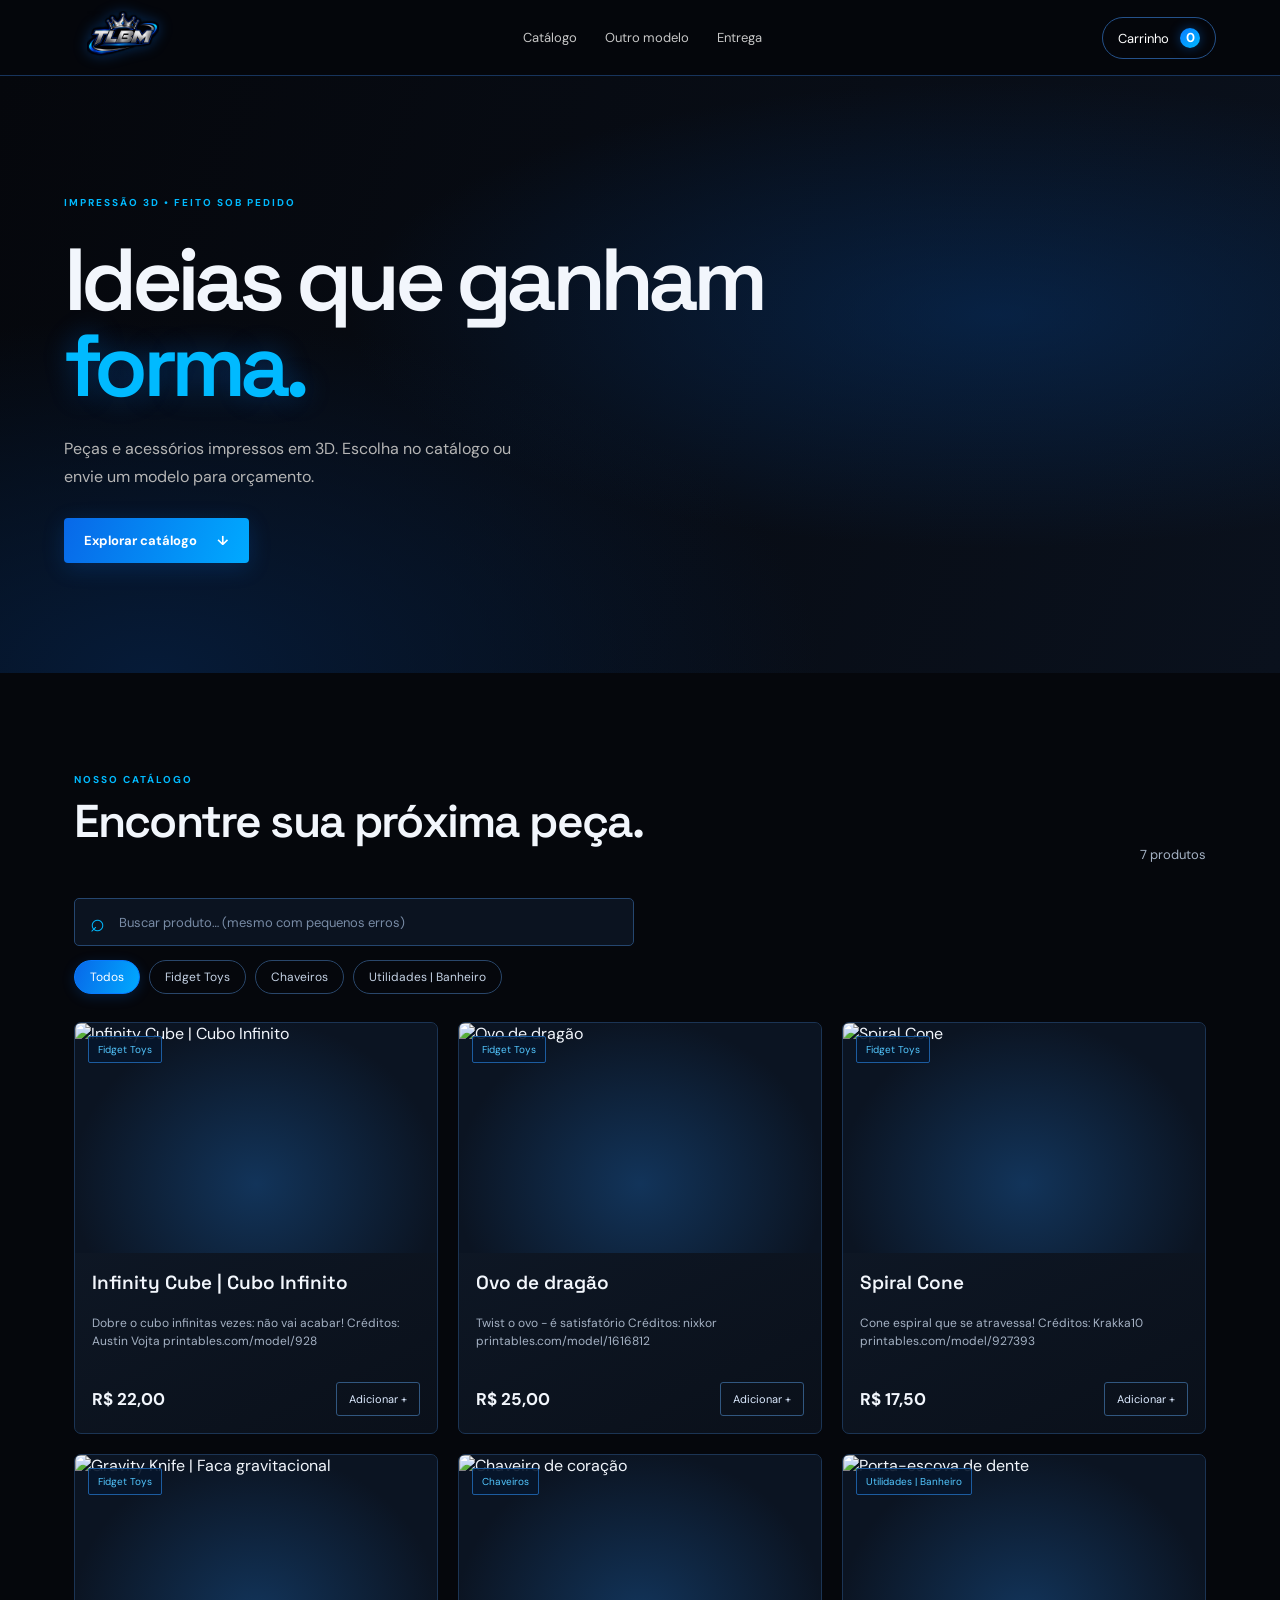
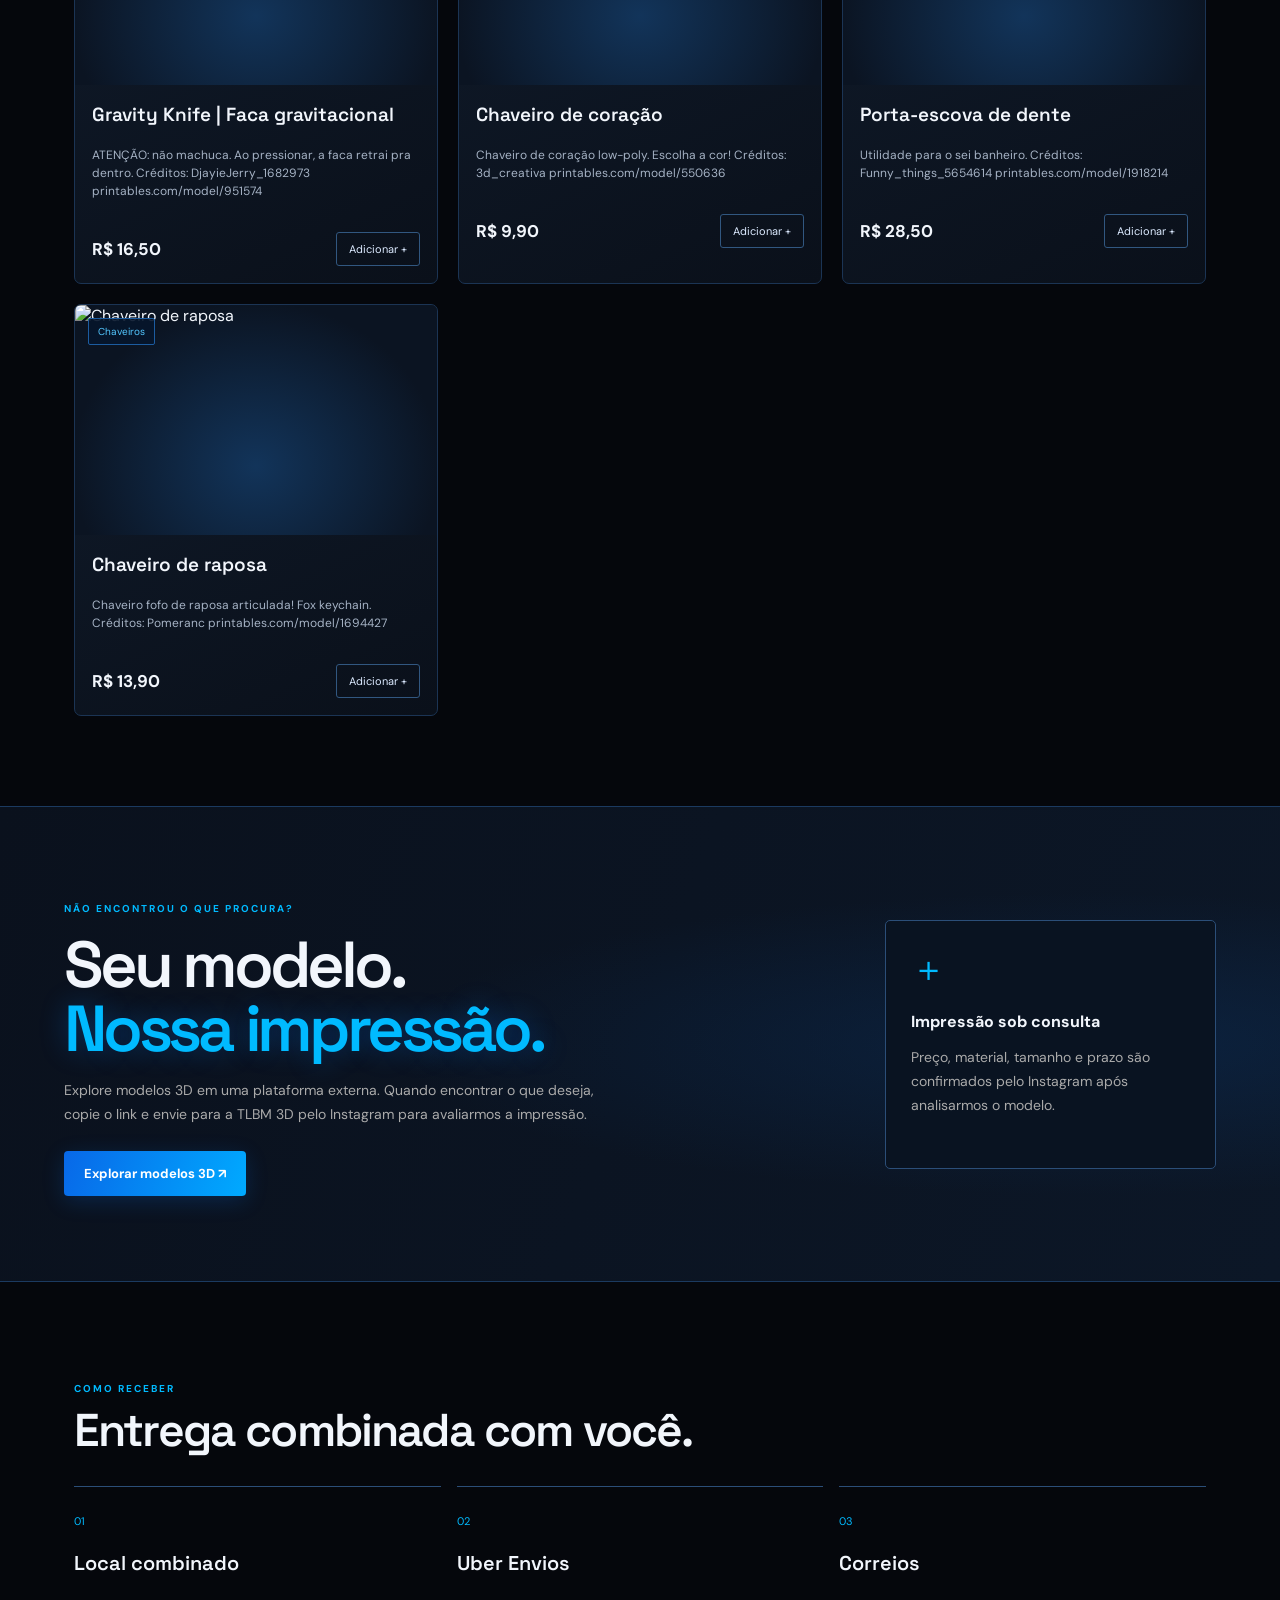
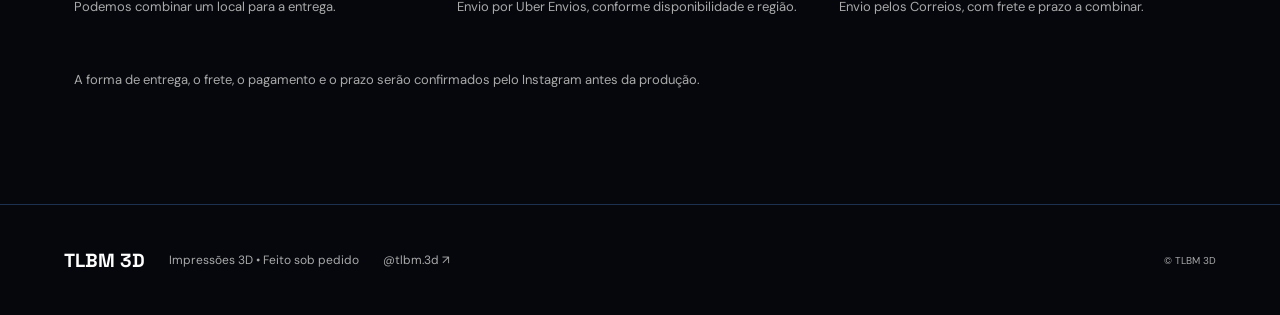
==== commit f37eb2a3: "Update index.html" ====
--- a/index.html
+++ b/index.html
@@ -107,7 +107,7 @@
     <a class="footer-brand" href="#">TLBM 3D</a>
     <p>Impressões 3D • Feito sob pedido</p>
     <a href="https://www.instagram.com/tlbm.3d/" target="_blank" rel="noopener">@tlbm.3d ↗</a>
-    <small>TLBM 3D</small>
+    <small>© <span id="year"></span> TLBM 3D</small>
   </footer>
 
   <div class="cart-backdrop" id="cartBackdrop" hidden></div>
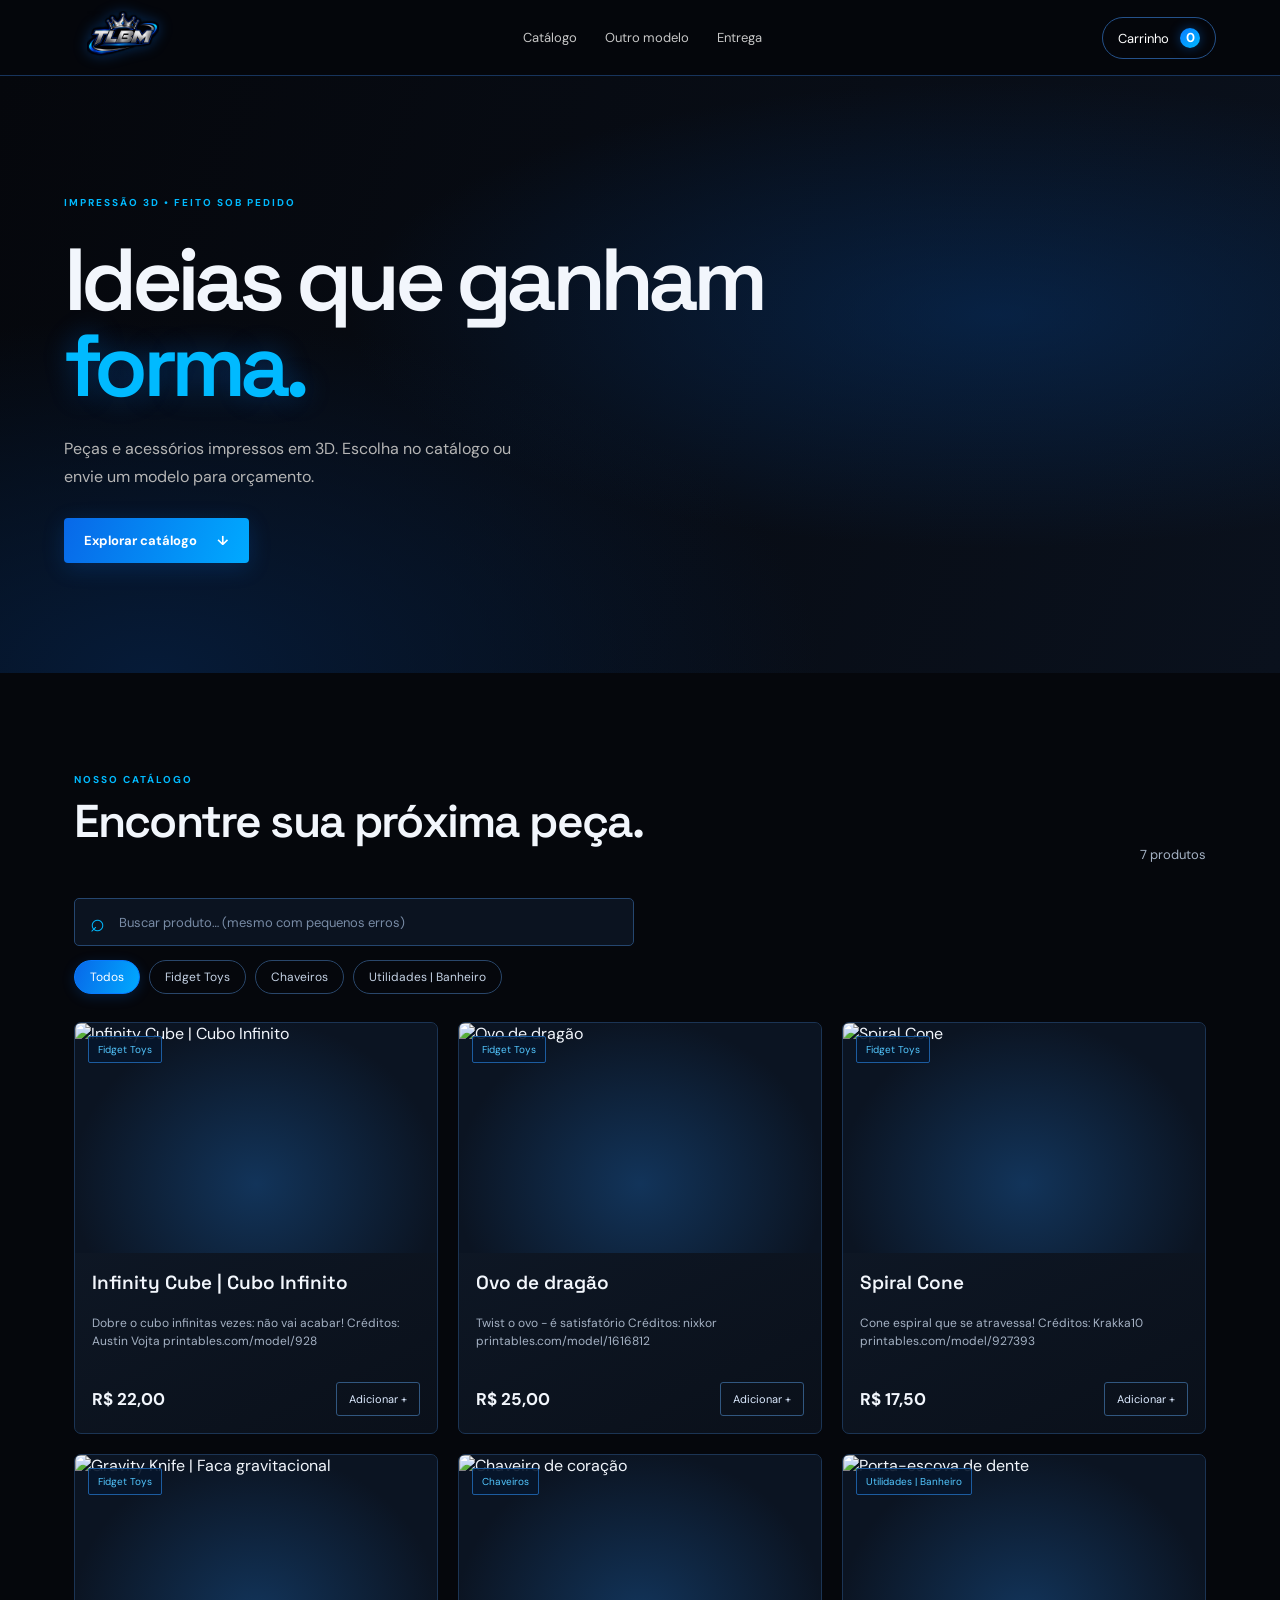
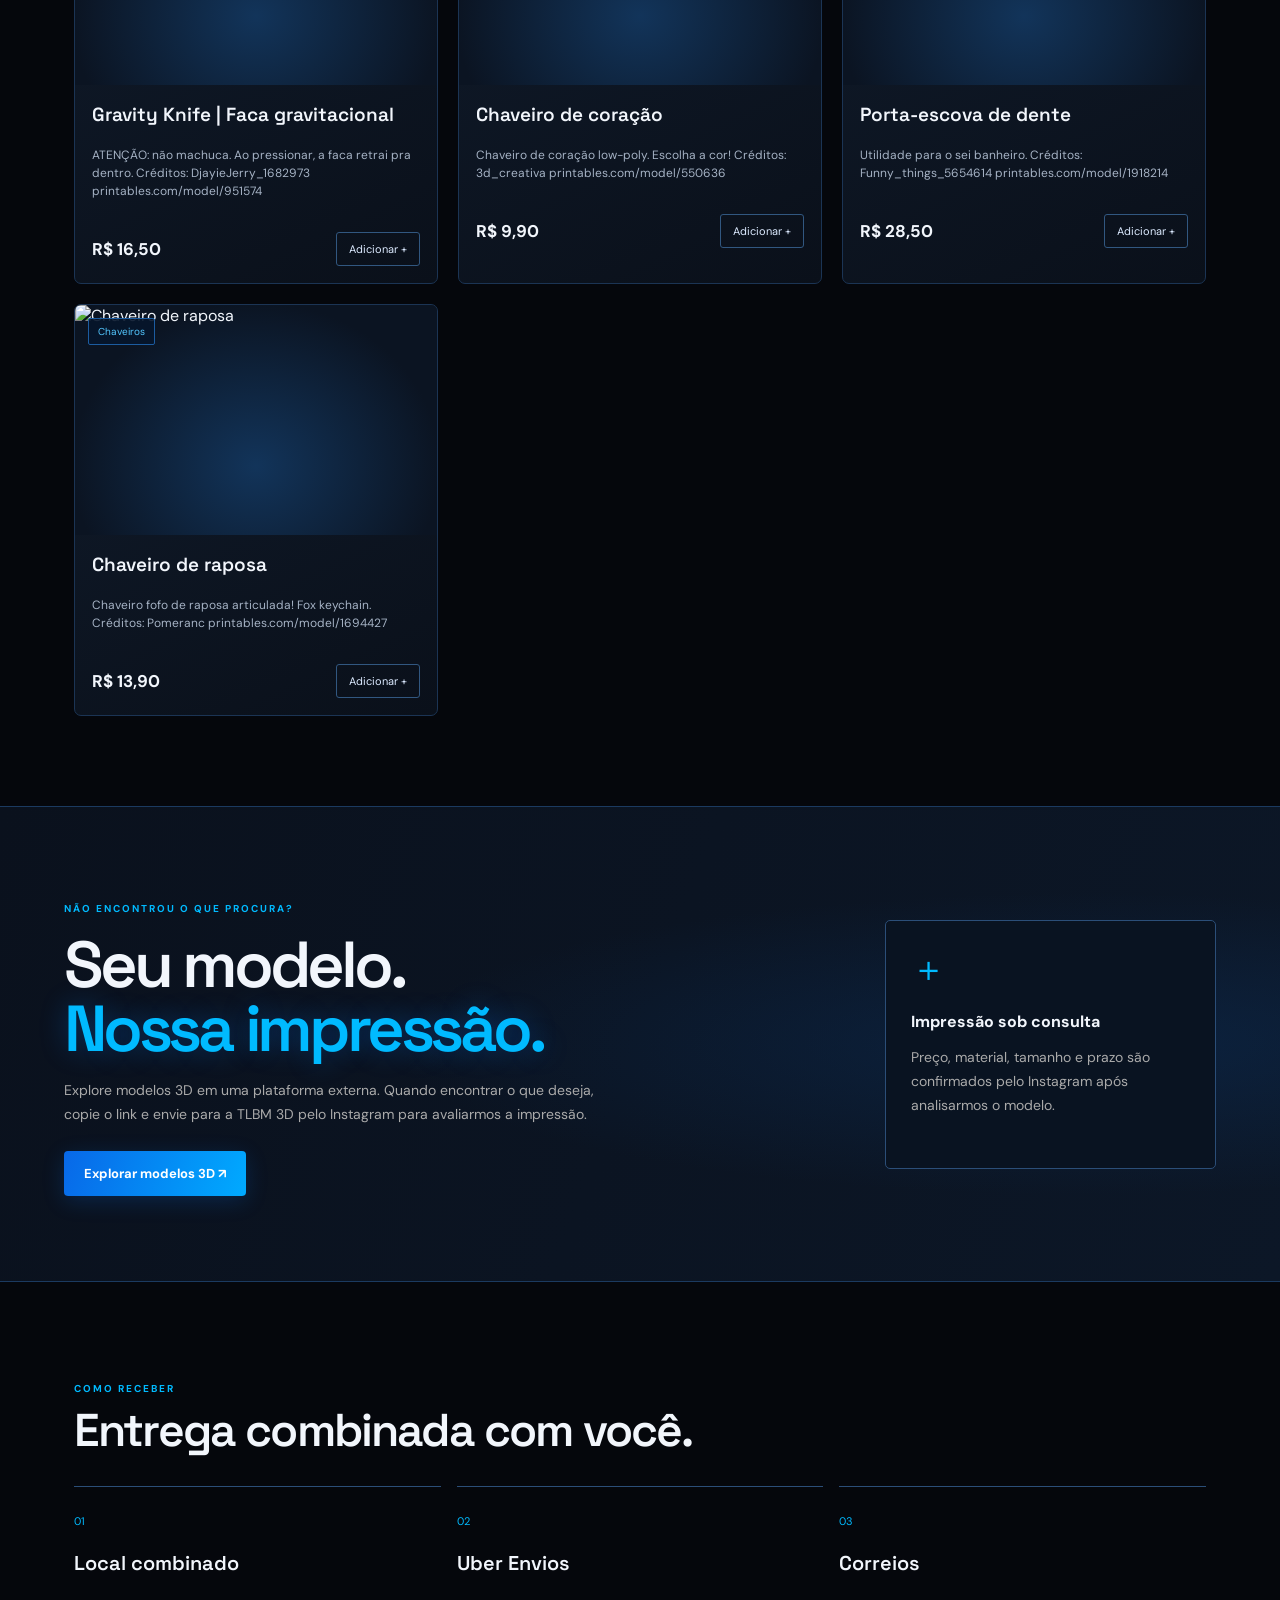
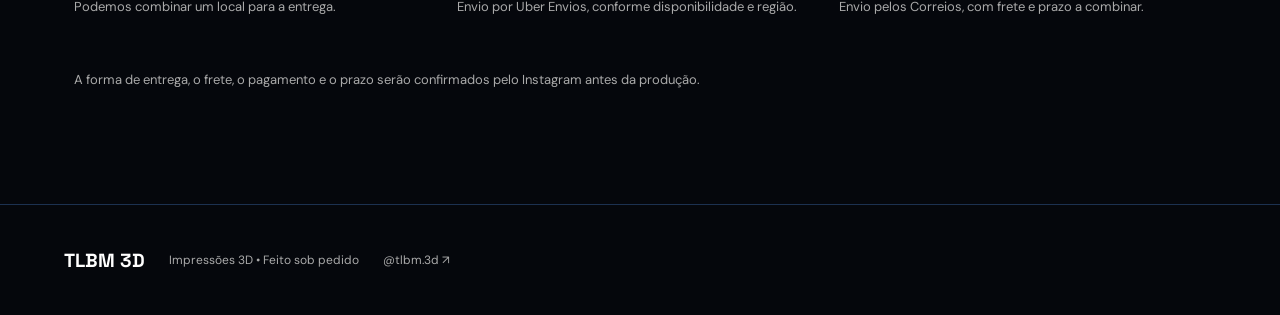
==== commit a91603c9: "Update index.html" ====
--- a/index.html
+++ b/index.html
@@ -107,7 +107,6 @@
     <a class="footer-brand" href="#">TLBM 3D</a>
     <p>Impressões 3D • Feito sob pedido</p>
     <a href="https://www.instagram.com/tlbm.3d/" target="_blank" rel="noopener">@tlbm.3d ↗</a>
-    <small>© <span id="year"></span> TLBM 3D</small>
   </footer>
 
   <div class="cart-backdrop" id="cartBackdrop" hidden></div>
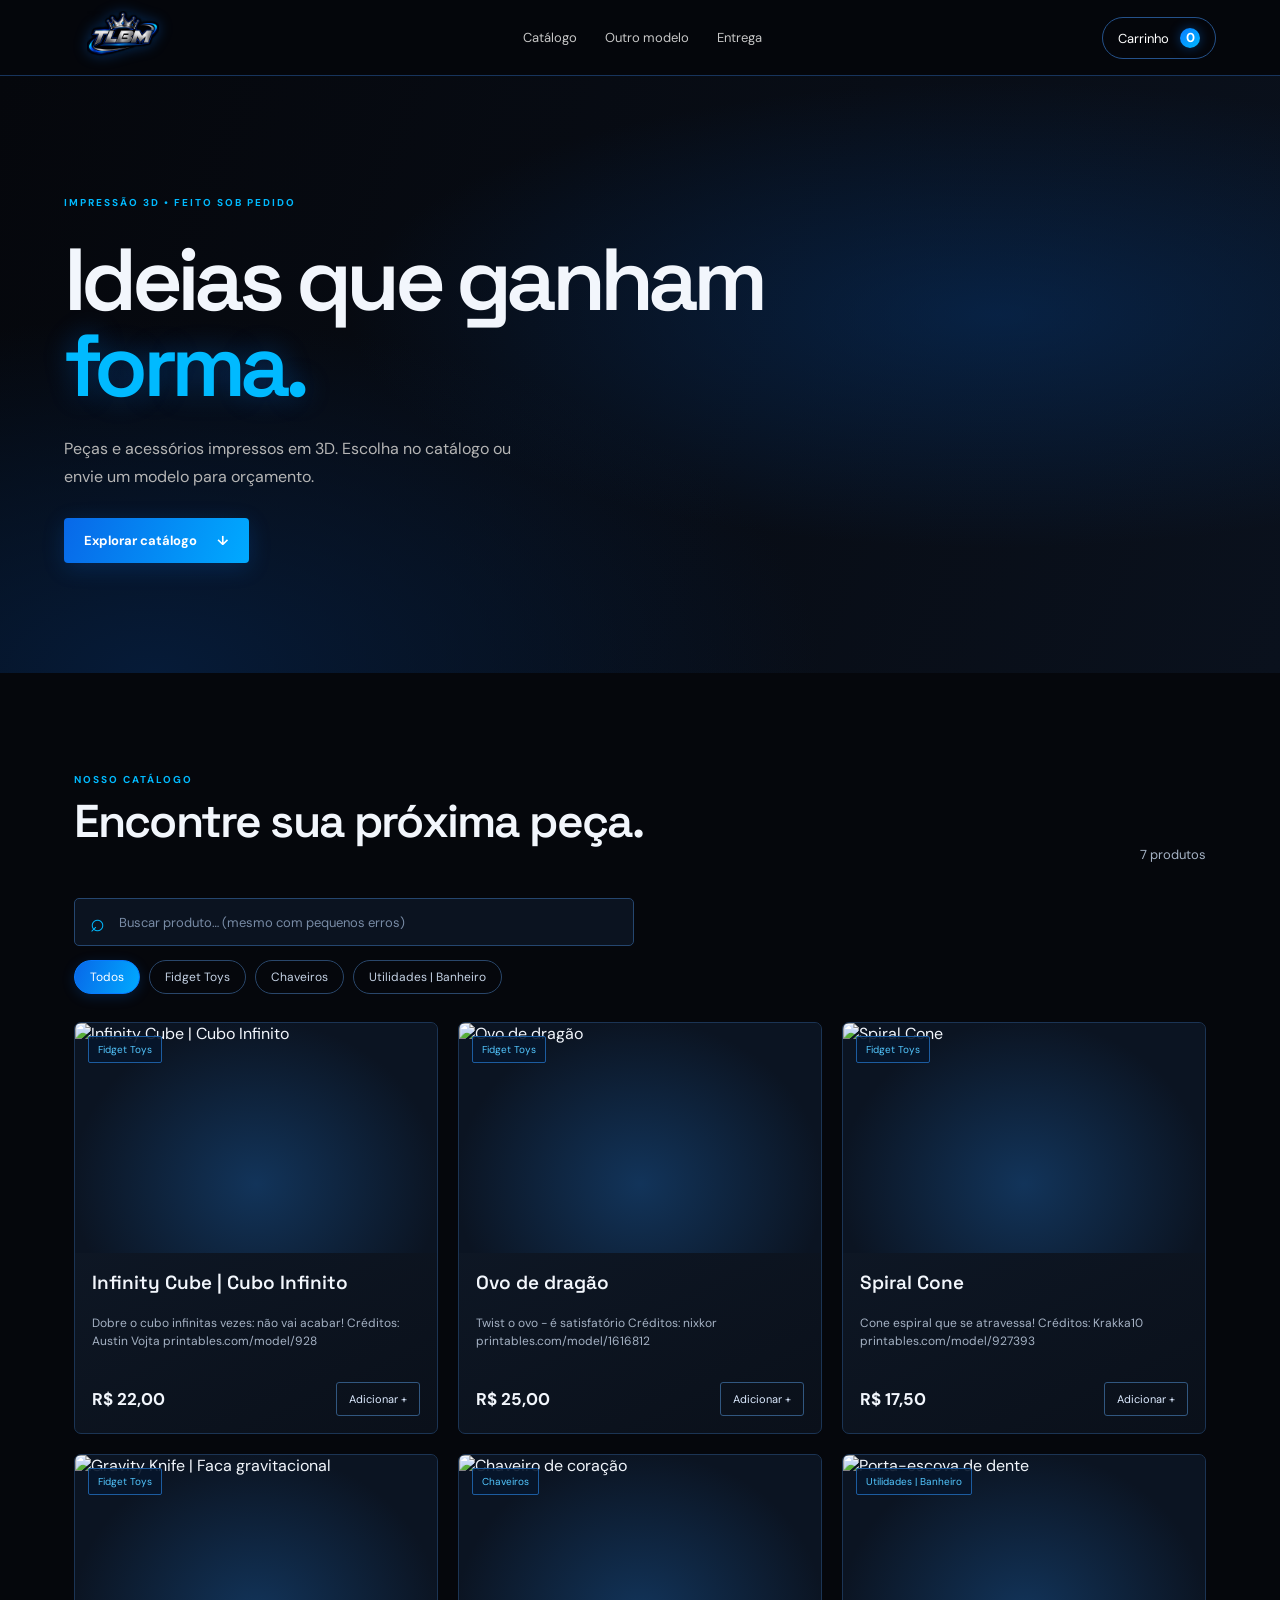
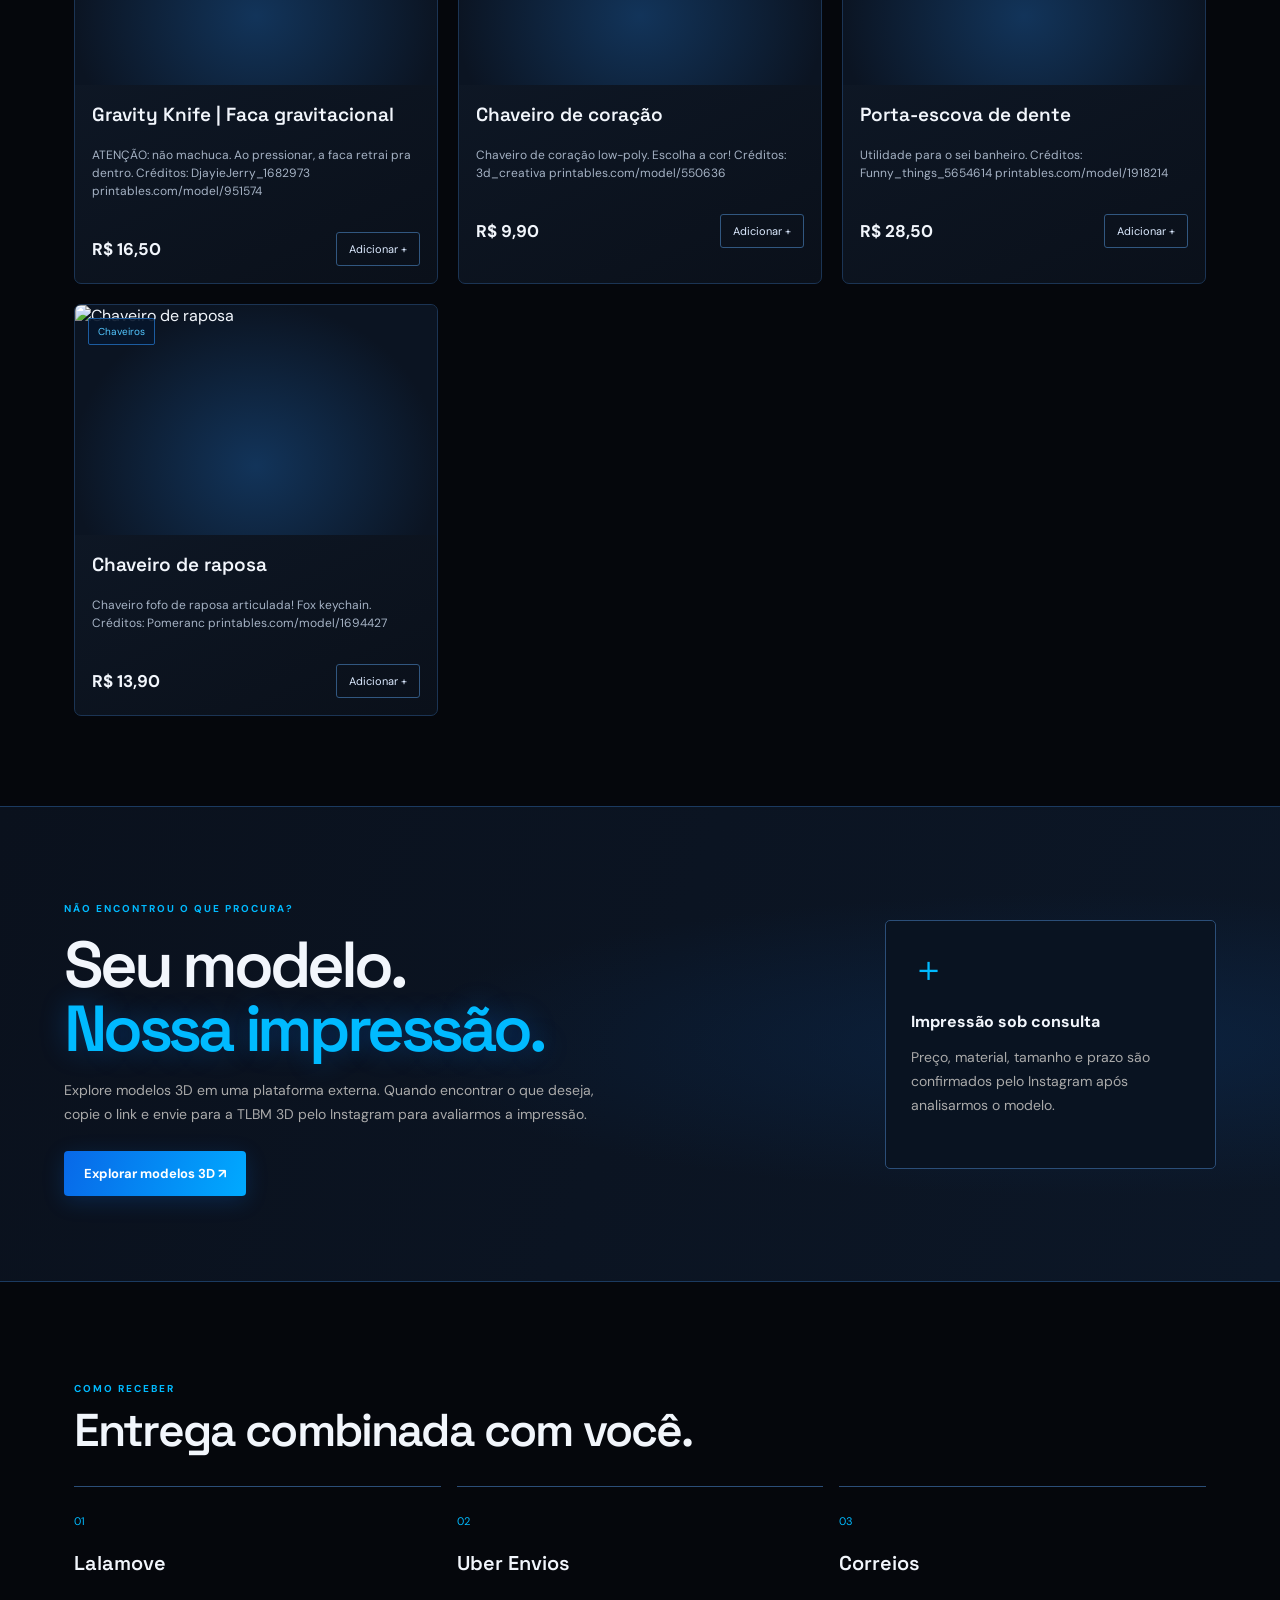
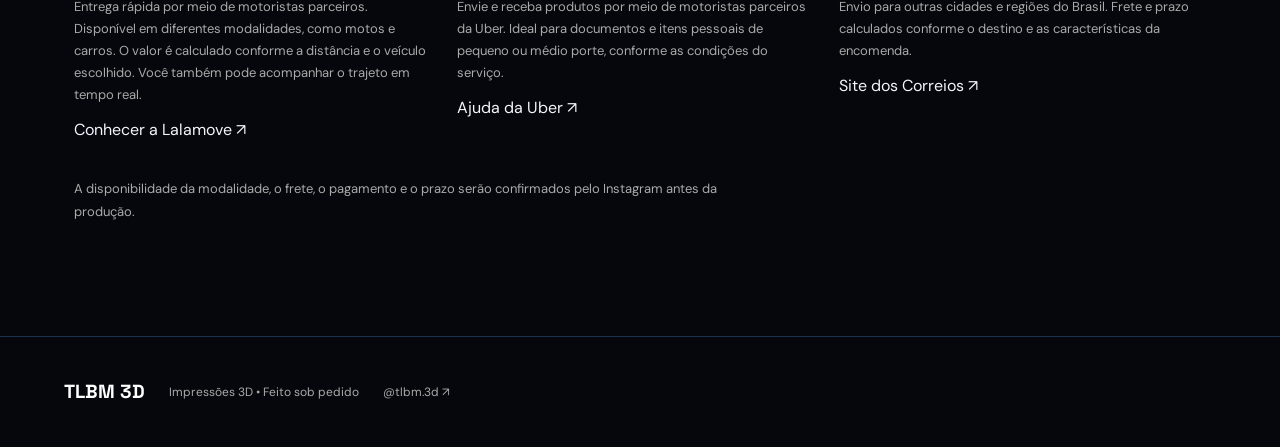
==== commit 188f624e: "Delivery" ====
--- a/index.html
+++ b/index.html
@@ -79,28 +79,62 @@
       </div>
     </section>
 
-    <section class="section delivery" id="entrega">
-      <p class="eyebrow">COMO RECEBER</p>
-      <h2>Entrega combinada com você.</h2>
-      <div class="delivery-grid">
-        <article>
-          <span>01</span>
-          <h3>Local combinado</h3>
-          <p>Podemos combinar um local para a entrega.</p>
-        </article>
-        <article>
-          <span>02</span>
-          <h3>Uber Envios</h3>
-          <p>Envio por Uber Envios, conforme disponibilidade e região.</p>
-        </article>
-        <article>
-          <span>03</span>
-          <h3>Correios</h3>
-          <p>Envio pelos Correios, com frete e prazo a combinar.</p>
-        </article>
-      </div>
-      <p class="delivery-foot">A forma de entrega, o frete, o pagamento e o prazo serão confirmados pelo Instagram antes da produção.</p>
-    </section>
+    
+<section class="section delivery" id="entrega">
+  <p class="eyebrow">COMO RECEBER</p>
+  <h2>Entrega combinada com você.</h2>
+
+  <div class="delivery-grid">
+    <article>
+      <span>01</span>
+      <h3>Lalamove</h3>
+      <p>
+        Entrega rápida por meio de motoristas parceiros.
+        Disponível em diferentes modalidades, como motos e carros.
+        O valor é calculado conforme a distância e o veículo escolhido.
+        Você também pode acompanhar o trajeto em tempo real.
+      </p>
+      <a href="https://www.lalamove.com/pt-br/"
+         target="_blank" rel="noopener">
+        Conhecer a Lalamove ↗
+      </a>
+    </article>
+
+    <article>
+      <span>02</span>
+      <h3>Uber Envios</h3>
+      <p>
+        Envie e receba produtos por meio de motoristas parceiros
+        da Uber. Ideal para documentos e itens pessoais de pequeno
+        ou médio porte, conforme as condições do serviço.
+      </p>
+      <a href="https://help.uber.com/pt-BR/"
+         target="_blank" rel="noopener">
+        Ajuda da Uber ↗
+      </a>
+    </article>
+
+    <article>
+      <span>03</span>
+      <h3>Correios</h3>
+      <p>
+        Envio para outras cidades e regiões do Brasil.
+        Frete e prazo calculados conforme o destino e as
+        características da encomenda.
+      </p>
+      <a href="https://www.correios.com.br/"
+         target="_blank" rel="noopener">
+        Site dos Correios ↗
+      </a>
+    </article>
+  </div>
+
+  <p class="delivery-foot">
+    A disponibilidade da modalidade, o frete, o pagamento e o prazo
+    serão confirmados pelo Instagram antes da produção.
+  </p>
+</section>
+
   </main>
 
   <footer>
